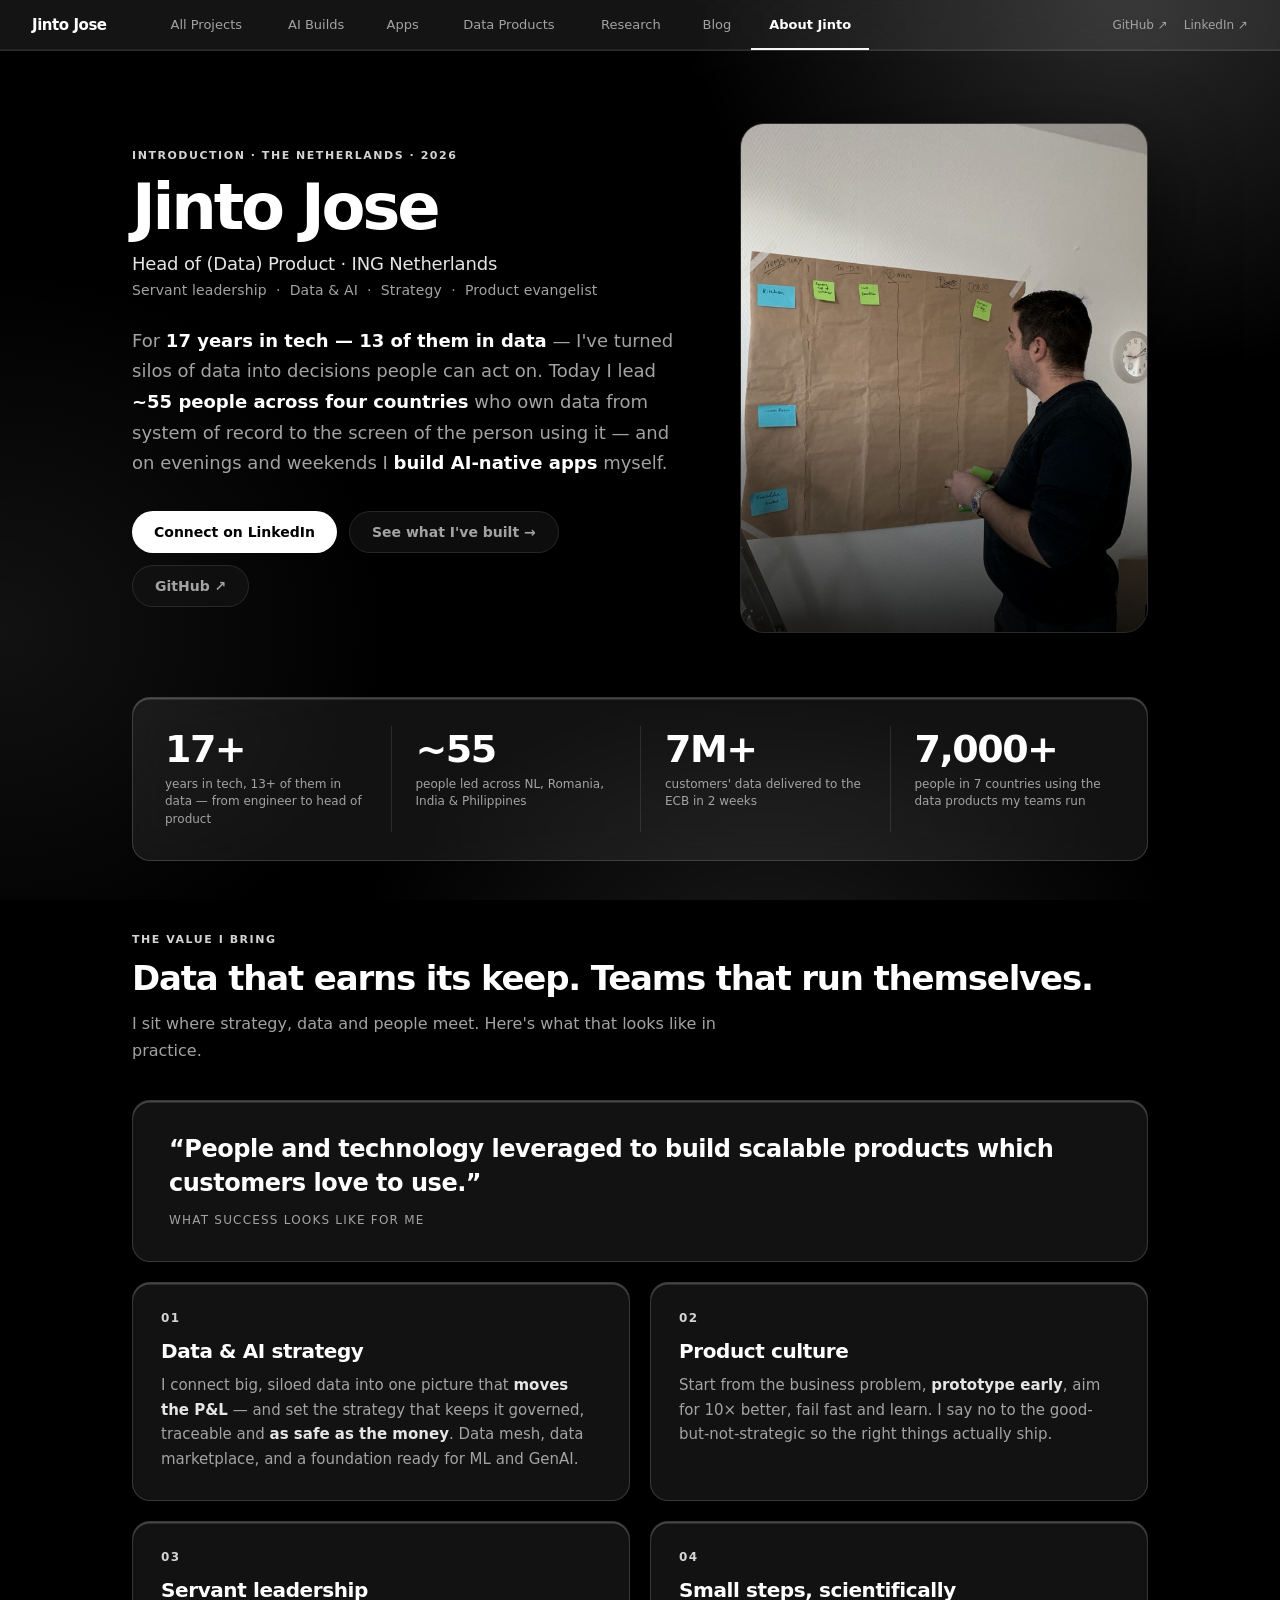
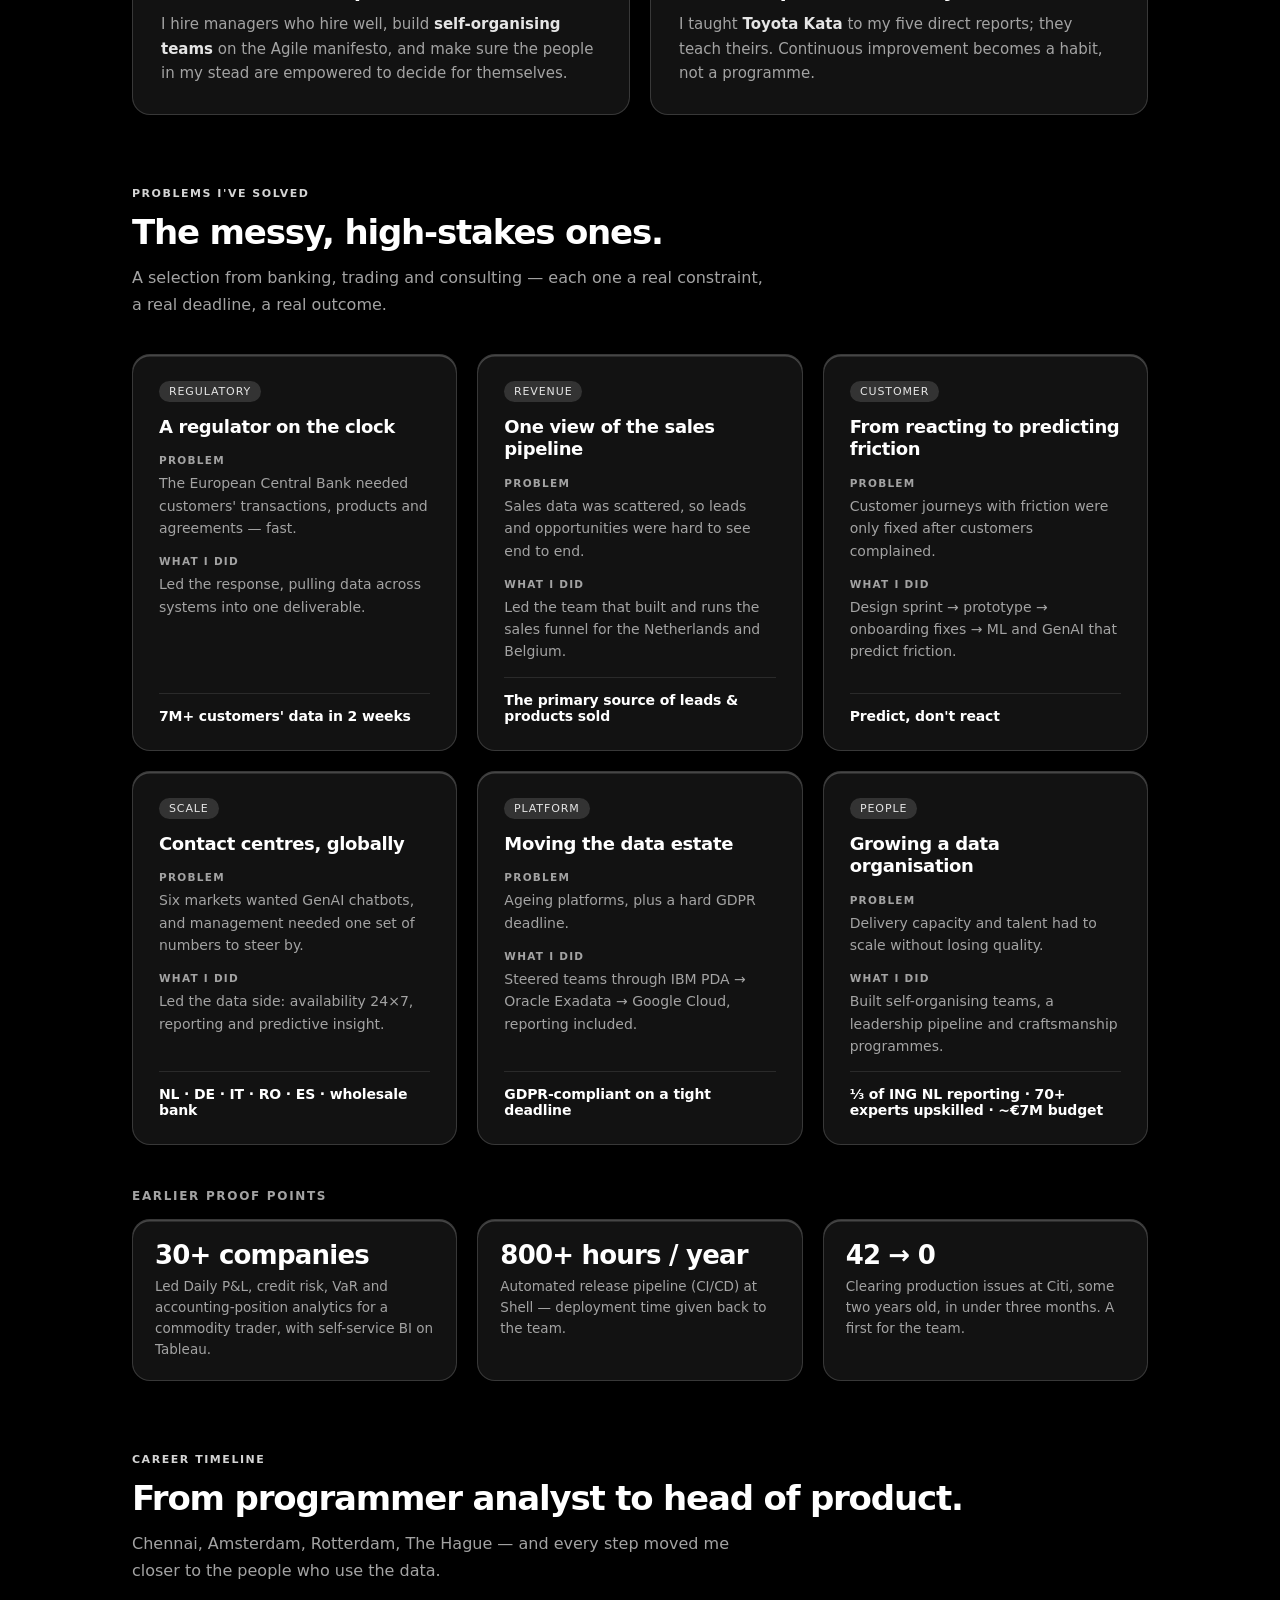
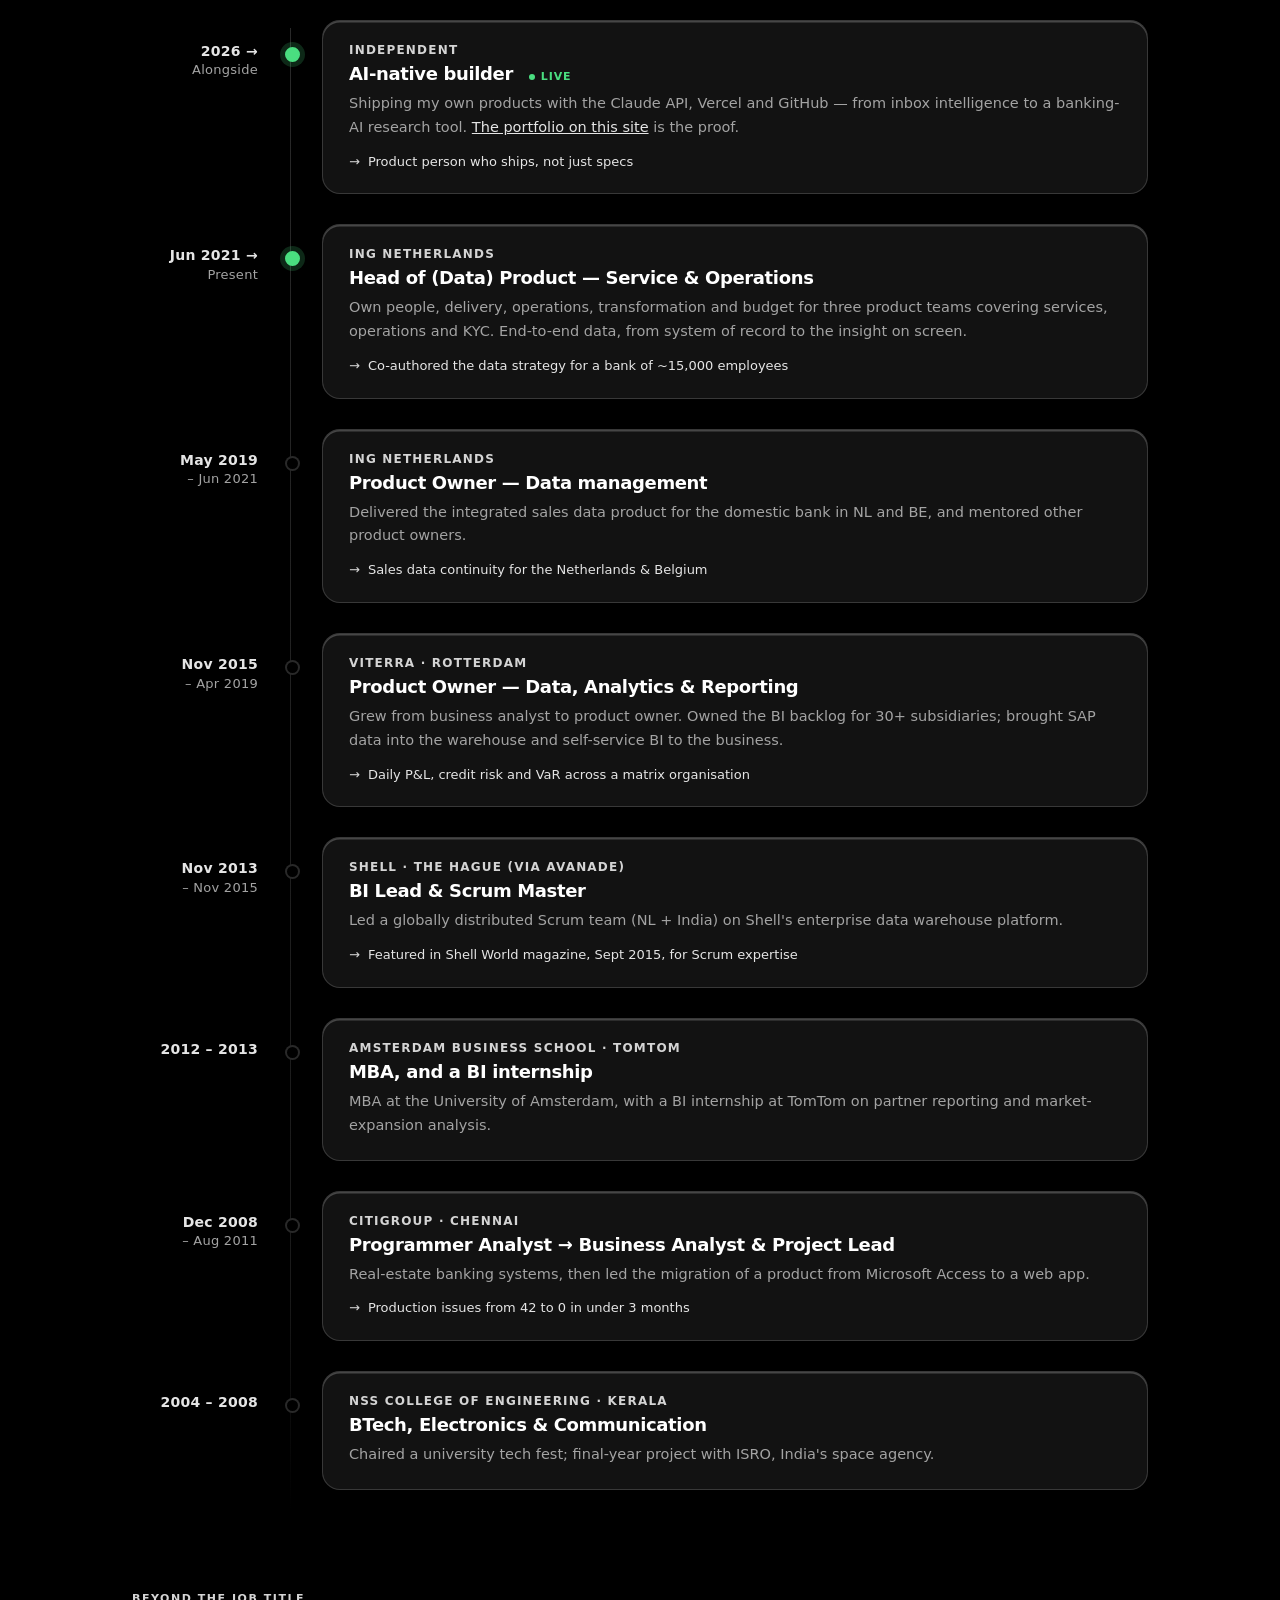
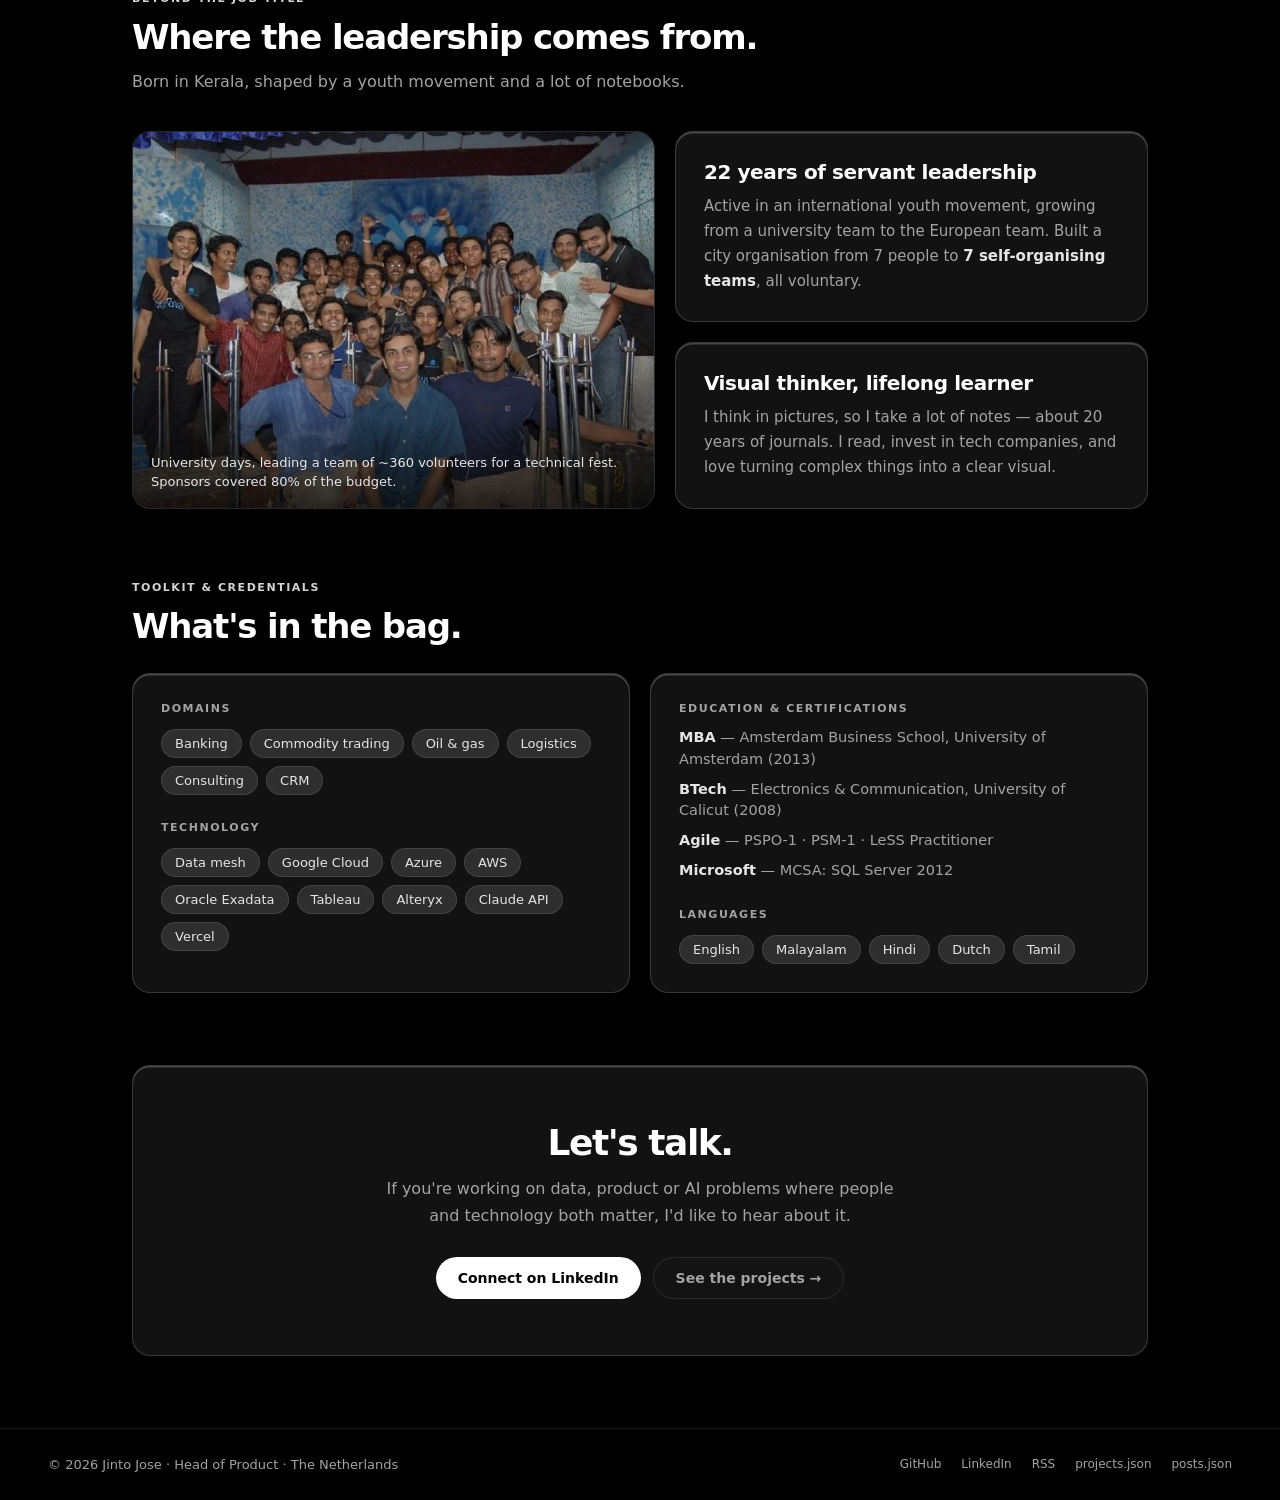
==== about/index.html @ e86346f3 "Add a standalone /about/ intro page; retire the in-page About tab New /about/ page introduces Jinto " ====
<!DOCTYPE html>
<html lang="en">
<head>
<meta charset="UTF-8">
<meta name="viewport" content="width=device-width, initial-scale=1.0">
<meta name="color-scheme" content="dark">
<meta name="theme-color" content="#000000">
<title>About Jinto Jose — Head of (Data) Product</title>
<meta name="description" content="Head of (Data) Product at ING Netherlands. 17 years in tech, 13 in data: career timeline, the problems I've solved, and the value I bring.">
<meta name="author" content="Jinto Jose">
<meta property="og:title" content="About Jinto Jose — Head of (Data) Product">
<meta property="og:description" content="Head of (Data) Product at ING Netherlands. 17 years in tech, 13 in data: career timeline, the problems I've solved, and the value I bring.">
<meta property="og:url" content="https://jintomjose.github.io/about/">
<meta property="og:type" content="profile">
<meta property="og:image" content="https://jintomjose.github.io/assets/about/whiteboard.jpg">
<link rel="canonical" href="https://jintomjose.github.io/about/">
<link rel="alternate" type="application/rss+xml" title="Jinto Jose — Blog" href="https://jintomjose.github.io/blog/feed.xml">
<link rel="stylesheet" href="/assets/site.css">
<link rel="stylesheet" href="/assets/about.css">
<script type="application/ld+json">{"@context": "https://schema.org", "@type": "ProfilePage", "@id": "https://jintomjose.github.io/about/", "url": "https://jintomjose.github.io/about/", "name": "About Jinto Jose", "mainEntity": {"@type": "Person", "@id": "https://jintomjose.github.io/#person", "name": "Jinto Jose", "jobTitle": "Head of (Data) Product", "worksFor": {"@type": "Organization", "name": "ING Netherlands"}, "alumniOf": [{"@type": "CollegeOrUniversity", "name": "University of Amsterdam (Amsterdam Business School)"}, {"@type": "CollegeOrUniversity", "name": "University of Calicut"}], "knowsAbout": ["Data strategy", "Data mesh", "Data product management", "Servant leadership", "Agile", "Generative AI", "Business intelligence"], "sameAs": ["https://github.com/jintomjose", "https://www.linkedin.com/in/jintojose"], "url": "https://jintomjose.github.io"}}</script>
</head>
<body>
<!-- BUILD:HEADER -->
<header role="banner">
<nav class="topbar" aria-label="Main navigation">
  <a class="logo" href="/">Jinto Jose</a>
  <div class="tabs">
    <a class="tab" href="/" data-view="all" data-label="All Projects">All Projects</a>
    <a class="tab" href="/#ai" data-view="ai" data-label="AI Builds">AI Builds</a>
    <a class="tab" href="/#web" data-view="web" data-label="Apps">Apps</a>
    <a class="tab" href="/#data" data-view="data" data-label="Data Products">Data Products</a>
    <a class="tab" href="/#research" data-view="research" data-label="Research">Research</a>
    <a class="tab" href="/#blog" data-view="blog" data-label="Blog">Blog</a>
    <a class="tab active" href="/about/" data-view="about" data-label="About Jinto" aria-current="page">About Jinto</a>
  </div>
  <div class="topbar-right">
    <a class="topbar-link" href="https://github.com/jintomjose" target="_blank" rel="noopener" aria-label="Jinto Jose on GitHub">GitHub ↗</a>
    <a class="topbar-link" href="https://www.linkedin.com/in/jintojose" target="_blank" rel="noopener" aria-label="Jinto Jose on LinkedIn">LinkedIn ↗</a>
  </div>
</nav>
</header>
<!-- /BUILD:HEADER -->
<main class="wrap" id="main-content">
  <!-- HERO -->
  <div class="hero">
    <div>
      <div class="eyebrow">Introduction · The Netherlands · 2026</div>
      <h1>Jinto Jose</h1>
      <div class="role">Head of (Data) Product · ING Netherlands</div>
      <div class="pillars">Servant leadership &nbsp;·&nbsp; Data &amp; AI &nbsp;·&nbsp; Strategy &nbsp;·&nbsp; Product evangelist</div>
      <p class="lede">For <strong>17 years in tech — 13 of them in data</strong> — I've turned silos of data into decisions people can act on. Today I lead <strong>~55 people across four countries</strong> who own data from system of record to the screen of the person using it — and on evenings and weekends I <strong>build AI-native apps</strong> myself.</p>
      <div class="cta-row">
        <a class="btn primary" href="https://www.linkedin.com/in/jintojose" target="_blank" rel="noopener">Connect on LinkedIn</a>
        <a class="btn ghost" href="/">See what I've built →</a>
        <a class="btn ghost" href="https://github.com/jintomjose" target="_blank" rel="noopener">GitHub ↗</a>
      </div>
    </div>
    <div class="portrait">
      <img src="/assets/about/whiteboard.jpg" alt="Jinto at a team whiteboard" width="1100" height="825" fetchpriority="high">
    </div>
  </div>

  <div class="glass stats" aria-label="Key numbers">
    <div class="stat"><div class="stat-n">17+</div><div class="stat-l">years in tech, 13+ of them in data — from engineer to head of product</div></div>
    <div class="stat"><div class="stat-n">~55</div><div class="stat-l">people led across NL, Romania, India &amp; Philippines</div></div>
    <div class="stat"><div class="stat-n">7M+</div><div class="stat-l">customers' data delivered to the ECB in 2 weeks</div></div>
    <div class="stat"><div class="stat-n">7,000+</div><div class="stat-l">people in 7 countries using the data products my teams run</div></div>
  </div>

  <!-- WHAT I BRING -->
  <section class="blk" id="value">
    <div class="eyebrow">The value I bring</div>
    <h2 class="sec">Data that earns its keep. Teams that run themselves.</h2>
    <p class="sec-lede">I sit where strategy, data and people meet. Here's what that looks like in practice.</p>
    <div class="glass quote">“People and technology leveraged to build scalable products which customers love to use.”<small>What success looks like for me</small></div>
    <div class="grid2">
      <div class="glass card"><div class="num">01</div><h3>Data &amp; AI strategy</h3><p>I connect big, siloed data into one picture that <strong>moves the P&amp;L</strong> — and set the strategy that keeps it governed, traceable and <strong>as safe as the money</strong>. Data mesh, data marketplace, and a foundation ready for ML and GenAI.</p></div>
      <div class="glass card"><div class="num">02</div><h3>Product culture</h3><p>Start from the business problem, <strong>prototype early</strong>, aim for 10× better, fail fast and learn. I say no to the good-but-not-strategic so the right things actually ship.</p></div>
      <div class="glass card"><div class="num">03</div><h3>Servant leadership</h3><p>I hire managers who hire well, build <strong>self-organising teams</strong> on the Agile manifesto, and make sure the people in my stead are empowered to decide for themselves.</p></div>
      <div class="glass card"><div class="num">04</div><h3>Small steps, scientifically</h3><p>I taught <strong>Toyota Kata</strong> to my five direct reports; they teach theirs. Continuous improvement becomes a habit, not a programme.</p></div>
    </div>
  </section>

  <!-- PROBLEMS -->
  <section class="blk" id="problems">
    <div class="eyebrow">Problems I've solved</div>
    <h2 class="sec">The messy, high-stakes ones.</h2>
    <p class="sec-lede">A selection from banking, trading and consulting — each one a real constraint, a real deadline, a real outcome.</p>
    <div class="grid3">
      <article class="glass prob"><span class="tag">Regulatory</span><h3>A regulator on the clock</h3>
        <div class="row"><b>Problem</b>The European Central Bank needed customers' transactions, products and agreements — fast.</div>
        <div class="row"><b>What I did</b>Led the response, pulling data across systems into one deliverable.</div>
        <div class="out">7M+ customers' data in 2 weeks</div></article>
      <article class="glass prob"><span class="tag">Revenue</span><h3>One view of the sales pipeline</h3>
        <div class="row"><b>Problem</b>Sales data was scattered, so leads and opportunities were hard to see end to end.</div>
        <div class="row"><b>What I did</b>Led the team that built and runs the sales funnel for the Netherlands and Belgium.</div>
        <div class="out">The primary source of leads &amp; products sold</div></article>
      <article class="glass prob"><span class="tag">Customer</span><h3>From reacting to predicting friction</h3>
        <div class="row"><b>Problem</b>Customer journeys with friction were only fixed after customers complained.</div>
        <div class="row"><b>What I did</b>Design sprint → prototype → onboarding fixes → ML and GenAI that predict friction.</div>
        <div class="out">Predict, don't react</div></article>
      <article class="glass prob"><span class="tag">Scale</span><h3>Contact centres, globally</h3>
        <div class="row"><b>Problem</b>Six markets wanted GenAI chatbots, and management needed one set of numbers to steer by.</div>
        <div class="row"><b>What I did</b>Led the data side: availability 24×7, reporting and predictive insight.</div>
        <div class="out">NL · DE · IT · RO · ES · wholesale bank</div></article>
      <article class="glass prob"><span class="tag">Platform</span><h3>Moving the data estate</h3>
        <div class="row"><b>Problem</b>Ageing platforms, plus a hard GDPR deadline.</div>
        <div class="row"><b>What I did</b>Steered teams through IBM PDA → Oracle Exadata → Google Cloud, reporting included.</div>
        <div class="out">GDPR-compliant on a tight deadline</div></article>
      <article class="glass prob"><span class="tag">People</span><h3>Growing a data organisation</h3>
        <div class="row"><b>Problem</b>Delivery capacity and talent had to scale without losing quality.</div>
        <div class="row"><b>What I did</b>Built self-organising teams, a leadership pipeline and craftsmanship programmes.</div>
        <div class="out">⅓ of ING NL reporting · 70+ experts upskilled · ~€7M budget</div></article>
    </div>
    <div class="earlier-h">Earlier proof points</div>
    <div class="grid3">
      <div class="glass mini"><div class="big">30+ companies</div><p>Led Daily P&amp;L, credit risk, VaR and accounting-position analytics for a commodity trader, with self-service BI on Tableau.</p></div>
      <div class="glass mini"><div class="big">800+ hours / year</div><p>Automated release pipeline (CI/CD) at Shell — deployment time given back to the team.</p></div>
      <div class="glass mini"><div class="big">42 → 0</div><p>Clearing production issues at Citi, some two years old, in under three months. A first for the team.</p></div>
    </div>
  </section>

  <!-- TIMELINE -->
  <section class="blk" id="timeline">
    <div class="eyebrow">Career timeline</div>
    <h2 class="sec">From programmer analyst to head of product.</h2>
    <p class="sec-lede">Chennai, Amsterdam, Rotterdam, The Hague — and every step moved me closer to the people who use the data.</p>
    <div class="tl">
      <div class="tl-item now"><div class="tl-date"><b>2026 →</b>Alongside</div>
        <div class="glass tl-card"><div class="where">Independent</div><h3>AI-native builder <span class="live">Live</span></h3><p>Shipping my own products with the Claude API, Vercel and GitHub — from inbox intelligence to a banking-AI research tool. <a href="/" style="color:var(--fg)">The portfolio on this site</a> is the proof.</p><div class="win">Product person who ships, not just specs</div></div></div>
      <div class="tl-item now"><div class="tl-date"><b>Jun 2021 →</b>Present</div>
        <div class="glass tl-card"><div class="where">ING Netherlands</div><h3>Head of (Data) Product — Service &amp; Operations</h3><p>Own people, delivery, operations, transformation and budget for three product teams covering services, operations and KYC. End-to-end data, from system of record to the insight on screen.</p><div class="win">Co-authored the data strategy for a bank of ~15,000 employees</div></div></div>
      <div class="tl-item"><div class="tl-date"><b>May 2019</b>– Jun 2021</div>
        <div class="glass tl-card"><div class="where">ING Netherlands</div><h3>Product Owner — Data management</h3><p>Delivered the integrated sales data product for the domestic bank in NL and BE, and mentored other product owners.</p><div class="win">Sales data continuity for the Netherlands &amp; Belgium</div></div></div>
      <div class="tl-item"><div class="tl-date"><b>Nov 2015</b>– Apr 2019</div>
        <div class="glass tl-card"><div class="where">Viterra · Rotterdam</div><h3>Product Owner — Data, Analytics &amp; Reporting</h3><p>Grew from business analyst to product owner. Owned the BI backlog for 30+ subsidiaries; brought SAP data into the warehouse and self-service BI to the business.</p><div class="win">Daily P&amp;L, credit risk and VaR across a matrix organisation</div></div></div>
      <div class="tl-item"><div class="tl-date"><b>Nov 2013</b>– Nov 2015</div>
        <div class="glass tl-card"><div class="where">Shell · The Hague (via Avanade)</div><h3>BI Lead &amp; Scrum Master</h3><p>Led a globally distributed Scrum team (NL + India) on Shell's enterprise data warehouse platform.</p><div class="win">Featured in Shell World magazine, Sept 2015, for Scrum expertise</div></div></div>
      <div class="tl-item"><div class="tl-date"><b>2012 – 2013</b></div>
        <div class="glass tl-card"><div class="where">Amsterdam Business School · TomTom</div><h3>MBA, and a BI internship</h3><p>MBA at the University of Amsterdam, with a BI internship at TomTom on partner reporting and market-expansion analysis.</p></div></div>
      <div class="tl-item"><div class="tl-date"><b>Dec 2008</b>– Aug 2011</div>
        <div class="glass tl-card"><div class="where">Citigroup · Chennai</div><h3>Programmer Analyst → Business Analyst &amp; Project Lead</h3><p>Real-estate banking systems, then led the migration of a product from Microsoft Access to a web app.</p><div class="win">Production issues from 42 to 0 in under 3 months</div></div></div>
      <div class="tl-item"><div class="tl-date"><b>2004 – 2008</b></div>
        <div class="glass tl-card"><div class="where">NSS College of Engineering · Kerala</div><h3>BTech, Electronics &amp; Communication</h3><p>Chaired a university tech fest; final-year project with ISRO, India's space agency.</p></div></div>
    </div>
  </section>

  <!-- BEYOND WORK -->
  <section class="blk" id="beyond">
    <div class="eyebrow">Beyond the job title</div>
    <h2 class="sec">Where the leadership comes from.</h2>
    <p class="sec-lede">Born in Kerala, shaped by a youth movement and a lot of notebooks.</p>
    <div class="beyond">
      <figure class="photo-card"><img src="/assets/about/team.jpg" alt="Jinto's university team before the technical fest" width="1100" height="709" loading="lazy"><figcaption>University days, leading a team of ~360 volunteers for a technical fest. Sponsors covered 80% of the budget.</figcaption></figure>
      <div class="stack">
        <div class="glass card"><h3>22 years of servant leadership</h3><p>Active in an international youth movement, growing from a university team to the European team. Built a city organisation from 7 people to <strong>7 self-organising teams</strong>, all voluntary.</p></div>
        <div class="glass card"><h3>Visual thinker, lifelong learner</h3><p>I think in pictures, so I take a lot of notes — about 20 years of journals. I read, invest in tech companies, and love turning complex things into a clear visual.</p></div>
      </div>
    </div>
  </section>

  <!-- TOOLKIT -->
  <section class="blk" id="toolkit">
    <div class="eyebrow">Toolkit &amp; credentials</div>
    <h2 class="sec">What's in the bag.</h2>
    <div class="grid2" style="margin-top:28px">
      <div class="glass card kv"><h4>Domains</h4><div class="chips"><span class="chip">Banking</span><span class="chip">Commodity trading</span><span class="chip">Oil &amp; gas</span><span class="chip">Logistics</span><span class="chip">Consulting</span><span class="chip">CRM</span></div>
        <h4 style="margin-top:26px">Technology</h4><div class="chips"><span class="chip">Data mesh</span><span class="chip">Google Cloud</span><span class="chip">Azure</span><span class="chip">AWS</span><span class="chip">Oracle Exadata</span><span class="chip">Tableau</span><span class="chip">Alteryx</span><span class="chip">Claude API</span><span class="chip">Vercel</span></div></div>
      <div class="glass card kv"><h4>Education &amp; certifications</h4>
        <ul><li><b>MBA</b> — Amsterdam Business School, University of Amsterdam (2013)</li><li><b>BTech</b> — Electronics &amp; Communication, University of Calicut (2008)</li><li><b>Agile</b> — PSPO-1 · PSM-1 · LeSS Practitioner</li><li><b>Microsoft</b> — MCSA: SQL Server 2012</li></ul>
        <h4 style="margin-top:26px">Languages</h4><div class="chips"><span class="chip">English</span><span class="chip">Malayalam</span><span class="chip">Hindi</span><span class="chip">Dutch</span><span class="chip">Tamil</span></div></div>
    </div>
  </section>

  <!-- CLOSING -->
  <div class="glass closing">
    <h2>Let's talk.</h2>
    <p>If you're working on data, product or AI problems where people and technology both matter, I'd like to hear about it.</p>
    <div class="cta-row"><a class="btn primary" href="https://www.linkedin.com/in/jintojose" target="_blank" rel="noopener">Connect on LinkedIn</a><a class="btn ghost" href="/">See the projects →</a></div>
  </div>
  <div class="spacer"></div>
</main>
<!-- BUILD:FOOTER -->
<footer class="footer" role="contentinfo">
  <small class="footer-name">© 2026 Jinto Jose · Head of Product · The Netherlands</small>
  <div class="footer-links">
    <a class="footer-link" href="https://github.com/jintomjose" target="_blank" rel="noopener" aria-label="GitHub profile">GitHub</a>
    <a class="footer-link" href="https://www.linkedin.com/in/jintojose" target="_blank" rel="noopener" aria-label="LinkedIn profile">LinkedIn</a>
    <a class="footer-link" href="/blog/feed.xml" aria-label="Blog RSS feed">RSS</a>
    <a class="footer-link" href="/projects.json" aria-label="Machine-readable projects data">projects.json</a>
    <a class="footer-link" href="/posts.json" aria-label="Machine-readable blog posts">posts.json</a>
  </div>
</footer>
<!-- /BUILD:FOOTER -->
</body>
</html>
---- assets/site.css ----
/* Shared by the portfolio page and every blog page: colour tokens, header, footer. */
  /* THEME — Notio Spiritus Onyx Glass (pure black, colourless liquid glass). Colours only; layout below is unchanged. */
  :root {
    color-scheme: dark;
    --bg: #000000;
    --glow-1: rgba(255,255,255,.16); --glow-2: rgba(255,255,255,.07); --glow-3: rgba(255,255,255,.10);
    --bar: rgba(255,255,255,.08); --bar-hi: inset 0 -1px 0 rgba(255,255,255,.06);
    --line: rgba(255,255,255,.10); --line-strong: #404040;
    --strong: #ffffff; --fg: #e5e5e5; --body: #a3a3a3; --tab: #a3a3a3; --tabh: #ffffff;
    --accent: #f5f5f5; --accent-text: #d4d4d4;
    --glass: rgba(255,255,255,.07); --glass-line: rgba(255,255,255,.16); --glass-hi: inset 0 1.5px 0 rgba(255,255,255,.22);
    --afg: #e5e5e5; --ahbg: #ffffff; --ahfg: #000000;
    --dot: rgba(255,255,255,.20); --dot-on: #ffffff;
    --tagbg: rgba(255,255,255,.14);
    --ov: linear-gradient(to bottom, transparent 0%, rgba(0,0,0,.35) 45%, rgba(0,0,0,.92) 100%);
    --pbg: #ffffff; --pfg: #000000; --pbg-h: #e5e5e5;
    --sbg: rgba(20,20,20,.66); --sline: rgba(255,255,255,.10);
    --live: #4ade80;
    --chip-bg: rgba(255,255,255,.12); --code-bg: rgba(255,255,255,.08);
  }

  * { box-sizing: border-box; margin: 0; padding: 0; }
  body { font-family: system-ui, -apple-system, sans-serif; background: var(--bg); color: var(--fg); }
  /* aurora field: three soft glows behind the page */
  body::before {
    content: ""; position: fixed; inset: 0; z-index: -1; pointer-events: none;
    background:
      radial-gradient(640px 540px at 88% 0%, var(--glow-1), transparent 70%),
      radial-gradient(560px 520px at 0% 70%, var(--glow-2), transparent 70%),
      radial-gradient(600px 420px at 60% 108%, var(--glow-3), transparent 70%);
  }
  a:focus-visible, button:focus-visible { outline: 3px solid var(--accent); outline-offset: 3px; border-radius: 6px; }

  /* TOPBAR */
  .topbar {
    background: var(--bar);
    -webkit-backdrop-filter: blur(30px) saturate(1.6); backdrop-filter: blur(30px) saturate(1.6);
    border-bottom: 1px solid var(--line);
    box-shadow: var(--bar-hi);
    padding: 0 32px;
    display: flex;
    align-items: center;
    gap: 32px;
    position: sticky; top: 0; z-index: 100;
  }
  .logo { font-size: 15px; text-decoration: none; font-weight: 800; padding: 16px 0; letter-spacing: -0.03em; margin-right: 8px; color: var(--strong); }
  .tabs { display: flex; gap: 0; flex: 1; min-width: 0; overflow-x: auto; scrollbar-width: none; }
  .tabs::-webkit-scrollbar { display: none; }
  .tab {
    display: flex; flex-direction: column; align-items: center;
    font-size: 13px; padding: 16px 18px; text-decoration: none;
    color: var(--tab); border-bottom: 2px solid transparent;
    transition: all 0.15s; white-space: nowrap;
  }
  /* hidden bold copy keeps the tab as wide as its active state, so nothing shifts when the active tab changes */
  .tab::after { content: attr(data-label); font-weight: 600; height: 0; overflow: hidden; visibility: hidden; pointer-events: none; }
  .tab:hover { color: var(--tabh); }
  .tab.active { color: var(--strong); border-bottom-color: var(--accent); font-weight: 600; }
  .topbar-right { display: flex; gap: 16px; margin-left: auto; align-items: center; }
  .topbar-link { text-decoration: none; font-size: 12px; color: var(--tab); text-decoration: none; transition: color 0.15s; }
  .topbar-link:hover { color: var(--tabh); }

  /* FOOTER */
  .footer {
    border-top: 1px solid var(--line);
    padding: 28px 48px;
    display: flex;
    justify-content: space-between;
    align-items: center;
  }
  .footer-name { font-size: 13px; color: var(--tab); }
  .footer-links { display: flex; gap: 20px; }
  .footer-link { text-decoration: none; font-size: 12px; color: var(--tab); text-decoration: none; transition: color 0.15s; }
  .footer-link:hover { color: var(--tabh); }


  /* ACCESSIBILITY FALLBACKS */
  @media (prefers-reduced-transparency: reduce) {
    .topbar { -webkit-backdrop-filter: none; backdrop-filter: none; }
    .topbar { background: var(--bg); }
  }
  @media (prefers-contrast: more) {
    .tab, .topbar-link, .footer-name, .footer-link { color: var(--strong); }
  }

  /* MOBILE */
  @media (max-width: 640px) {
    .topbar { padding: 0 16px; gap: 12px; }
    .tab { padding: 14px 12px; font-size: 12px; }
    .topbar-right { display: none; }
    .footer { flex-direction: column; align-items: flex-start; gap: 12px; padding: 20px 20px; }
  }
---- assets/about.css ----
/* About / intro page (/about/). Uses only the shared Onyx Glass tokens from site.css. */
  .wrap { max-width: 1080px; margin: 0 auto; padding: 0 32px; }
  section.blk { padding: 72px 0 0; }
  .eyebrow { font-size: 11px; text-transform: uppercase; letter-spacing: .14em; color: var(--accent-text); font-weight: 600; margin-bottom: 14px; }
  h2.sec { font-size: 34px; font-weight: 800; letter-spacing: -.035em; color: var(--strong); line-height: 1.1; margin-bottom: 12px; }
  p.sec-lede { font-size: 16px; color: var(--body); line-height: 1.7; max-width: 640px; margin-bottom: 36px; }
  .glass { background: var(--glass); border: 1px solid var(--glass-line); box-shadow: var(--glass-hi); border-radius: 18px;
    -webkit-backdrop-filter: blur(24px) saturate(1.4); backdrop-filter: blur(24px) saturate(1.4); }

  /* HERO */
  .hero { display: grid; grid-template-columns: 1.15fr .85fr; gap: 56px; align-items: center; padding: 72px 0 0; }
  .hero h1 { font-size: 64px; font-weight: 800; letter-spacing: -.05em; line-height: .98; color: var(--strong); margin-bottom: 14px; }
  .hero .role { font-size: 18px; color: var(--fg); letter-spacing: -.01em; margin-bottom: 8px; }
  .hero .pillars { font-size: 14px; color: var(--tab); margin-bottom: 28px; letter-spacing: .01em; }
  .hero .lede { font-size: 18px; line-height: 1.7; color: var(--body); max-width: 560px; margin-bottom: 32px; }
  .hero .lede strong { color: var(--strong); font-weight: 600; }
  .cta-row { display: flex; gap: 12px; flex-wrap: wrap; }
  .btn { display: inline-flex; align-items: center; gap: 8px; font-size: 14px; font-weight: 600; padding: 12px 22px; border-radius: 999px; text-decoration: none; transition: all .15s; }
  .btn.primary { background: var(--pbg); color: var(--pfg); } .btn.primary:hover { background: var(--pbg-h); }
  .btn.ghost { background: var(--sbg); color: var(--body); border: 1px solid var(--sline); } .btn.ghost:hover { color: var(--strong); border-color: var(--line-strong); }
  .portrait { position: relative; border-radius: 24px; overflow: hidden; aspect-ratio: 4/5; border: 1px solid var(--glass-line); box-shadow: var(--glass-hi), 0 30px 80px rgba(0,0,0,.6); }
  .portrait img { width: 100%; height: 100%; object-fit: cover; object-position: 62% 50%; filter: grayscale(.25) contrast(1.05); display: block; }
  .portrait::after { content: ""; position: absolute; inset: 0; background: linear-gradient(to bottom, transparent 55%, rgba(0,0,0,.75)); }

  /* STATS */
  .stats { display: grid; grid-template-columns: repeat(4, 1fr); margin-top: 64px; padding: 28px 8px; }
  .stat { padding: 4px 24px; border-left: 1px solid var(--line); } .stat:first-child { border-left: 0; }
  .stat-n { font-size: 38px; font-weight: 800; color: var(--strong); letter-spacing: -.04em; line-height: 1; }
  .stat-l { font-size: 12px; color: var(--tab); margin-top: 8px; line-height: 1.45; }

  /* BRING */
  .quote { padding: 32px 36px; margin-bottom: 20px; font-size: 24px; line-height: 1.4; letter-spacing: -.02em; color: var(--strong); font-weight: 600; }
  .quote small { display: block; margin-top: 12px; font-size: 12px; font-weight: 500; color: var(--tab); letter-spacing: .1em; text-transform: uppercase; }
  .grid2 { display: grid; grid-template-columns: repeat(2, 1fr); gap: 20px; }
  .grid3 { display: grid; grid-template-columns: repeat(3, 1fr); gap: 20px; }
  .card { padding: 28px; }
  .card .num { font-size: 12px; color: var(--accent-text); letter-spacing: .12em; font-weight: 700; margin-bottom: 14px; }
  .card h3 { font-size: 20px; letter-spacing: -.02em; color: var(--strong); font-weight: 700; margin-bottom: 10px; }
  .card p { font-size: 15px; line-height: 1.65; color: var(--body); }
  .card p strong { color: var(--fg); font-weight: 600; }

  /* PROBLEMS */
  .prob { padding: 26px; display: flex; flex-direction: column; gap: 14px; }
  .prob .tag { align-self: flex-start; font-size: 11px; letter-spacing: .08em; text-transform: uppercase; background: var(--tagbg); color: var(--fg); padding: 4px 10px; border-radius: 999px; }
  .prob h3 { font-size: 18px; letter-spacing: -.02em; color: var(--strong); line-height: 1.25; }
  .prob .row { font-size: 14px; line-height: 1.6; color: var(--body); }
  .prob .row b { display: block; font-size: 10.5px; letter-spacing: .12em; text-transform: uppercase; color: var(--tab); margin-bottom: 3px; font-weight: 600; }
  .prob .out { margin-top: auto; padding-top: 14px; border-top: 1px solid var(--line); font-size: 14px; color: var(--strong); font-weight: 600; letter-spacing: -.01em; }
  .earlier-h { margin: 44px 0 16px; font-size: 12px; text-transform: uppercase; letter-spacing: .14em; color: var(--tab); font-weight: 600; }
  .mini { padding: 20px 22px; } .mini .big { font-size: 26px; font-weight: 800; color: var(--strong); letter-spacing: -.03em; } .mini p { font-size: 13.5px; color: var(--body); line-height: 1.55; margin-top: 6px; }

  /* TIMELINE */
  .tl { position: relative; margin-left: 8px; padding-left: 0; }
  .tl::before { content: ""; position: absolute; left: 150px; top: 8px; bottom: 8px; width: 1px; background: linear-gradient(to bottom, var(--glass-line), var(--line) 85%, transparent); }
  .tl-item { display: grid; grid-template-columns: 150px 1fr; gap: 0; position: relative; padding-bottom: 30px; }
  .tl-date { text-align: right; padding-right: 32px; padding-top: 22px; font-size: 13px; color: var(--tab); letter-spacing: .02em; line-height: 1.4; }
  .tl-date b { display: block; color: var(--fg); font-size: 14px; font-weight: 600; }
  .tl-item::before { content: ""; position: absolute; left: 145px; top: 27px; width: 11px; height: 11px; border-radius: 50%; background: #000; border: 2px solid var(--glass-line); z-index: 1; }
  .tl-item.now::before { background: var(--live); border-color: var(--live); box-shadow: 0 0 0 5px rgba(74,222,128,.18); }
  .tl-card { margin-left: 32px; padding: 22px 26px; }
  .tl-card .where { font-size: 12px; text-transform: uppercase; letter-spacing: .1em; color: var(--accent-text); font-weight: 600; margin-bottom: 6px; }
  .tl-card h3 { font-size: 18px; color: var(--strong); letter-spacing: -.02em; margin-bottom: 8px; }
  .tl-card p { font-size: 14.5px; line-height: 1.65; color: var(--body); }
  .tl-card .win { margin-top: 12px; font-size: 13px; color: var(--fg); display: flex; gap: 8px; line-height: 1.5; }
  .tl-card .win::before { content: "→"; color: var(--accent-text); }
  .live { display: inline-flex; align-items: center; gap: 6px; font-size: 11px; color: var(--live); font-weight: 600; letter-spacing: .08em; text-transform: uppercase; margin-left: 10px; }
  .live::before { content: ""; width: 6px; height: 6px; border-radius: 50%; background: var(--live); }

  /* BEYOND WORK */
  .beyond { display: grid; grid-template-columns: 1.05fr .95fr; gap: 20px; align-items: stretch; }
  .photo-card { position: relative; border-radius: 18px; overflow: hidden; border: 1px solid var(--glass-line); min-height: 320px; }
  .photo-card img { position: absolute; inset: 0; width: 100%; height: 100%; object-fit: cover; filter: grayscale(.2); }
  .photo-card::after { content: ""; position: absolute; inset: 0; background: linear-gradient(to bottom, transparent 50%, rgba(0,0,0,.8)); }
  .photo-card figcaption { position: absolute; z-index: 2; left: 18px; right: 18px; bottom: 16px; font-size: 13px; color: #e5e5e5; line-height: 1.5; }
  .stack { display: flex; flex-direction: column; gap: 20px; }
  .stack .card { flex: 1; }

  /* TOOLKIT */
  .chips { display: flex; flex-wrap: wrap; gap: 8px; margin-top: 14px; }
  .chip { font-size: 13px; padding: 6px 13px; border-radius: 999px; background: var(--chip-bg); color: var(--fg); border: 1px solid var(--line); }
  .kv h4 { font-size: 11px; text-transform: uppercase; letter-spacing: .14em; color: var(--tab); font-weight: 600; }
  .kv ul { list-style: none; margin-top: 12px; display: grid; gap: 8px; } .kv li { font-size: 14.5px; color: var(--body); line-height: 1.5; } .kv li b { color: var(--fg); font-weight: 600; }

  /* CLOSING */
  .closing { margin-top: 72px; padding: 56px 40px; text-align: center; }
  .closing h2 { font-size: 36px; letter-spacing: -.04em; color: var(--strong); margin-bottom: 12px; }
  .closing p { color: var(--body); font-size: 16px; line-height: 1.7; max-width: 520px; margin: 0 auto 28px; }
  .closing .cta-row { justify-content: center; }
  .spacer { height: 72px; }

  @media (max-width: 860px) {
    .hero { grid-template-columns: 1fr; gap: 36px; padding-top: 40px; } .portrait { aspect-ratio: 4/3; max-width: 520px; }
    .hero h1 { font-size: 46px; }
    .grid2, .grid3, .beyond { grid-template-columns: 1fr; }
    .stats { grid-template-columns: repeat(2, 1fr); gap: 24px 0; } .stat:nth-child(3) { border-left: 0; }
  }
  @media (max-width: 640px) {
    .wrap { padding: 0 20px; } h2.sec { font-size: 28px; } .quote { font-size: 19px; padding: 24px; }
    .tl::before { left: 6px; } .tl-item { grid-template-columns: 1fr; padding-left: 28px; padding-bottom: 22px; }
    .tl-item::before { left: 1px; top: 8px; } .tl-date { text-align: left; padding: 0 0 8px; } .tl-card { margin-left: 0; }
    .closing { padding: 40px 22px; }
  }
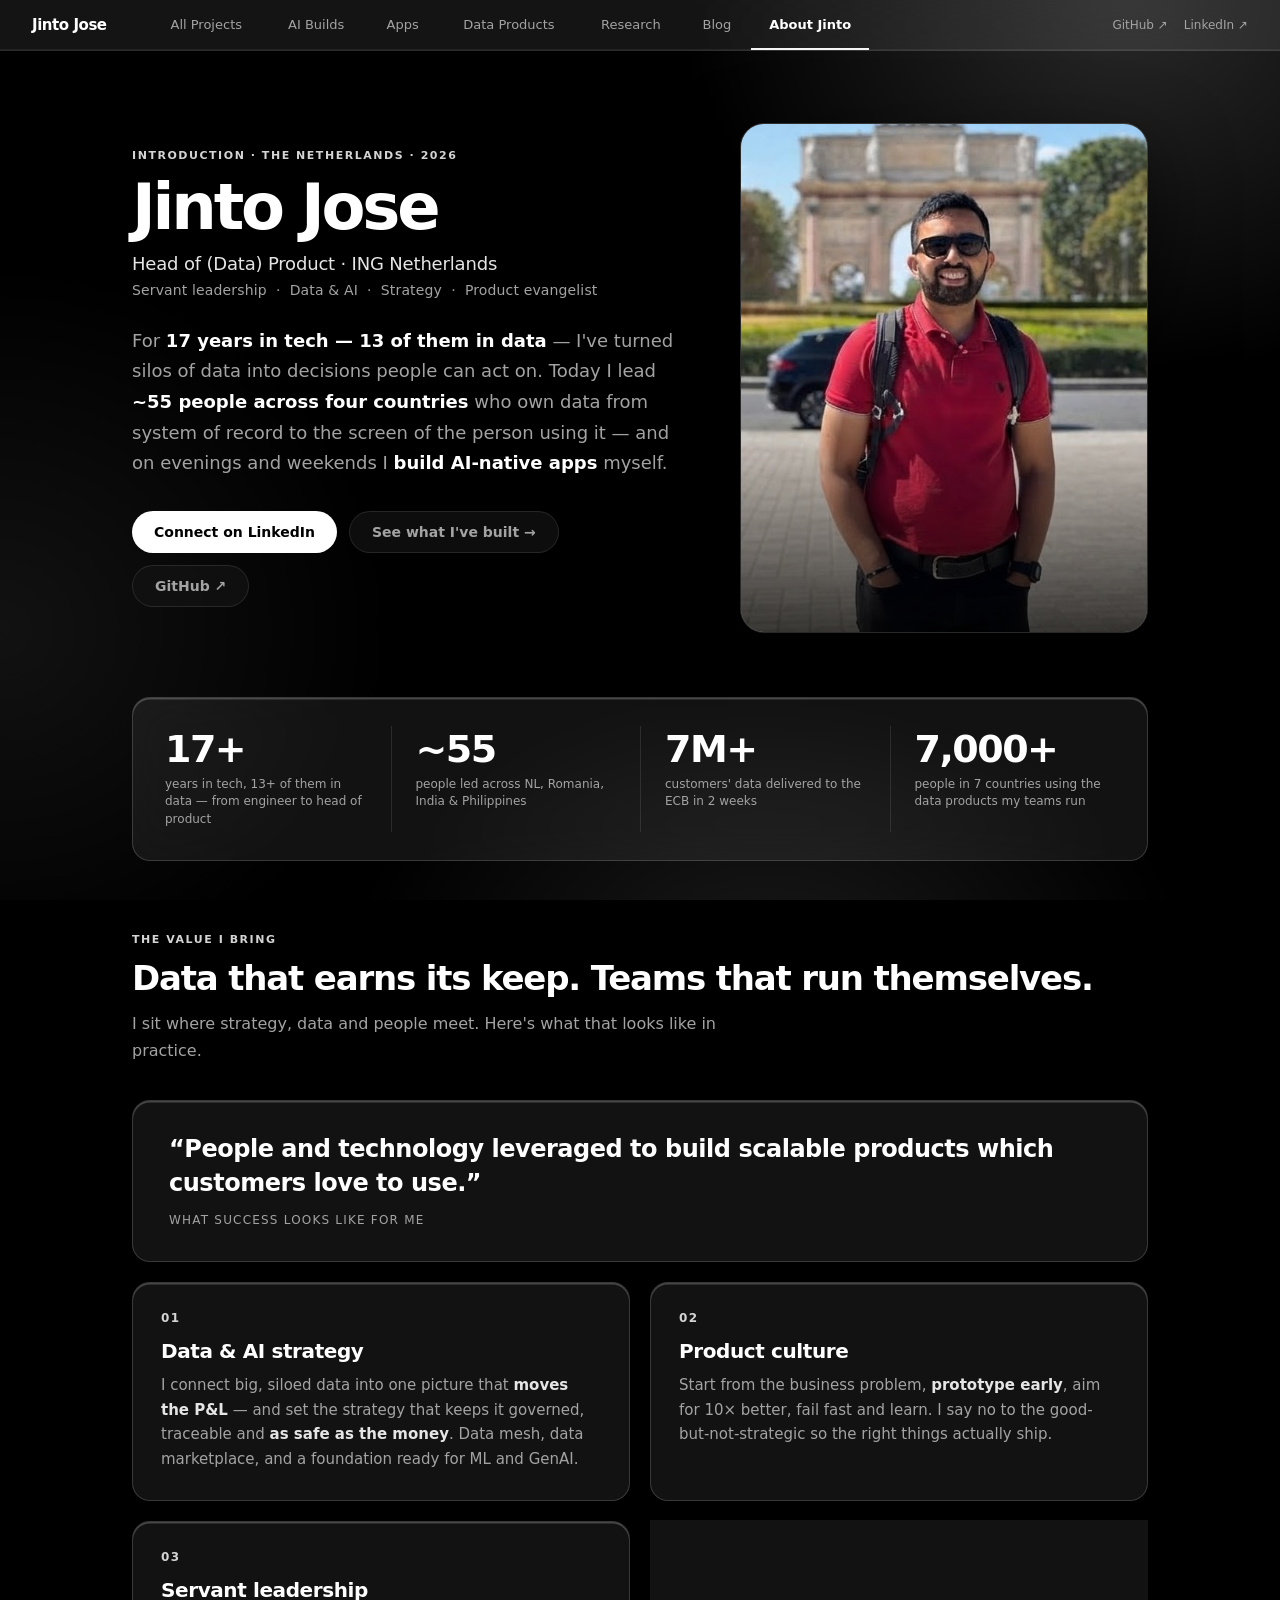
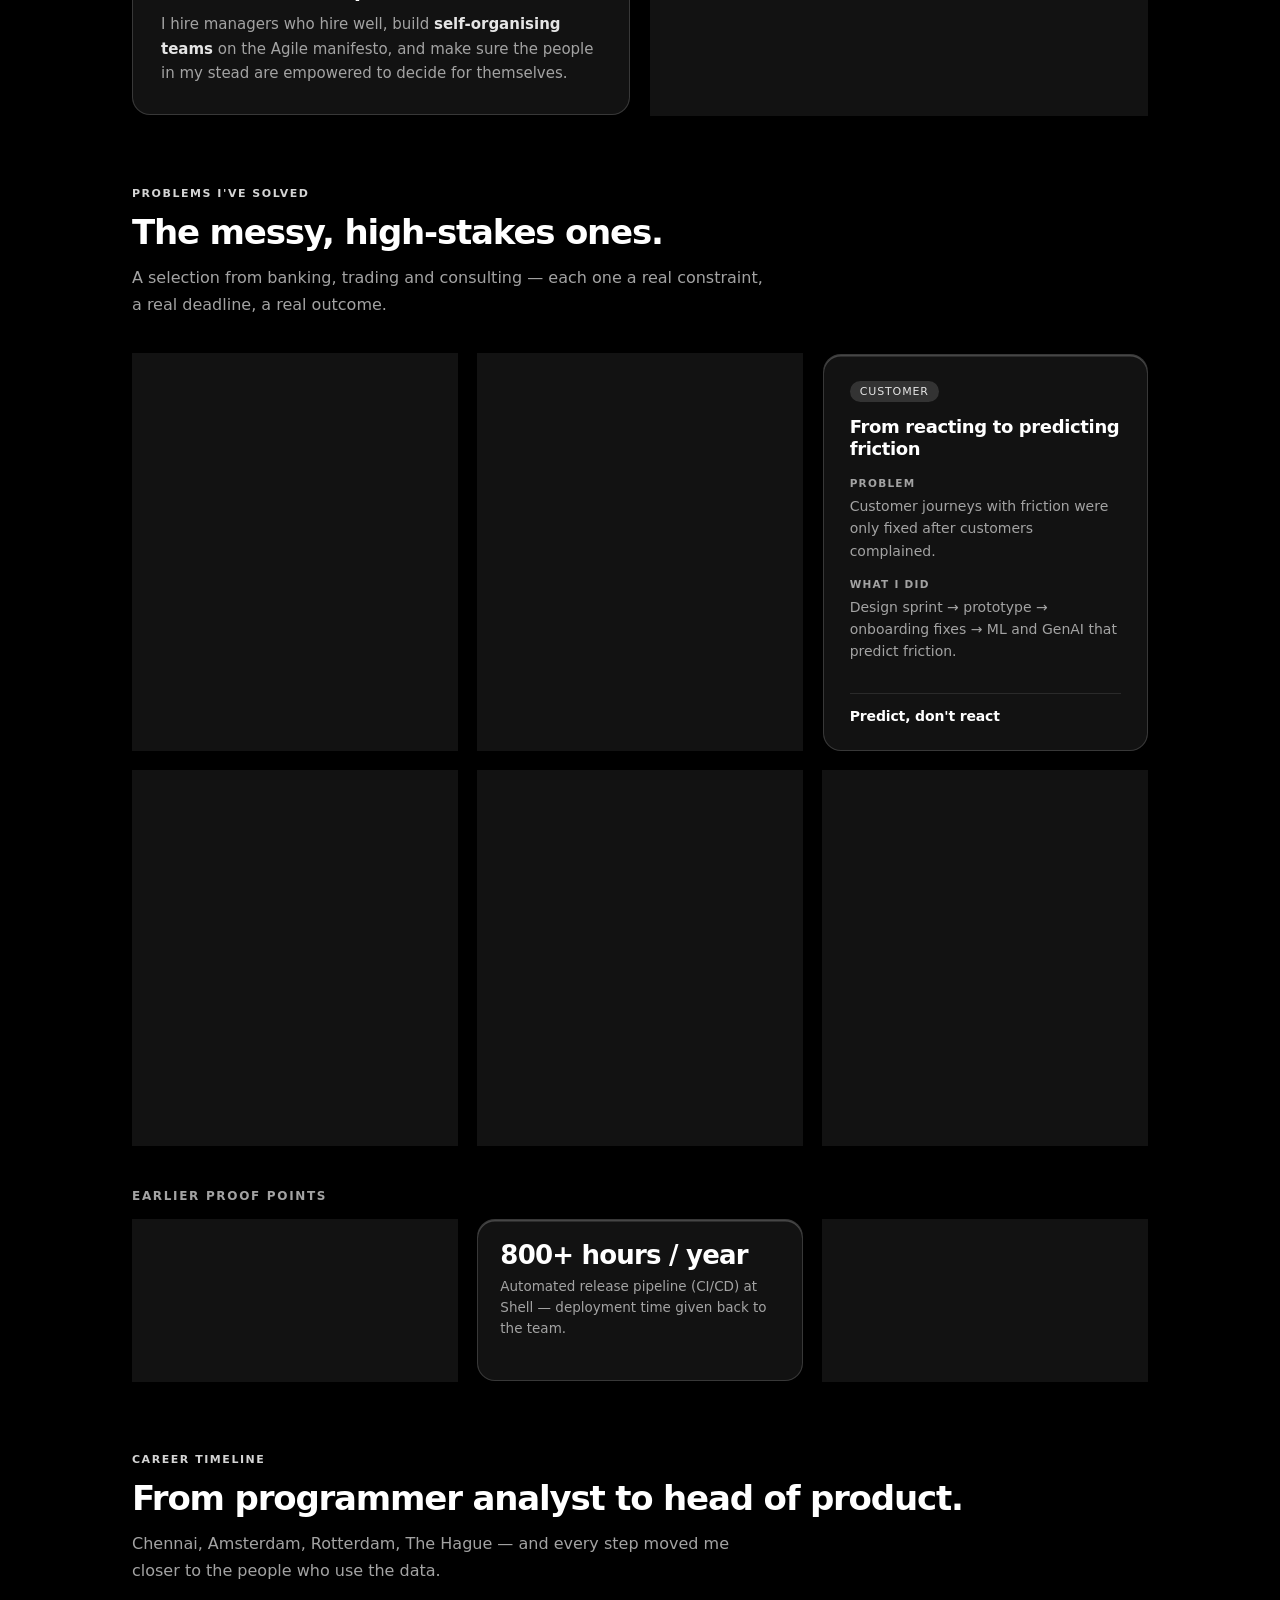
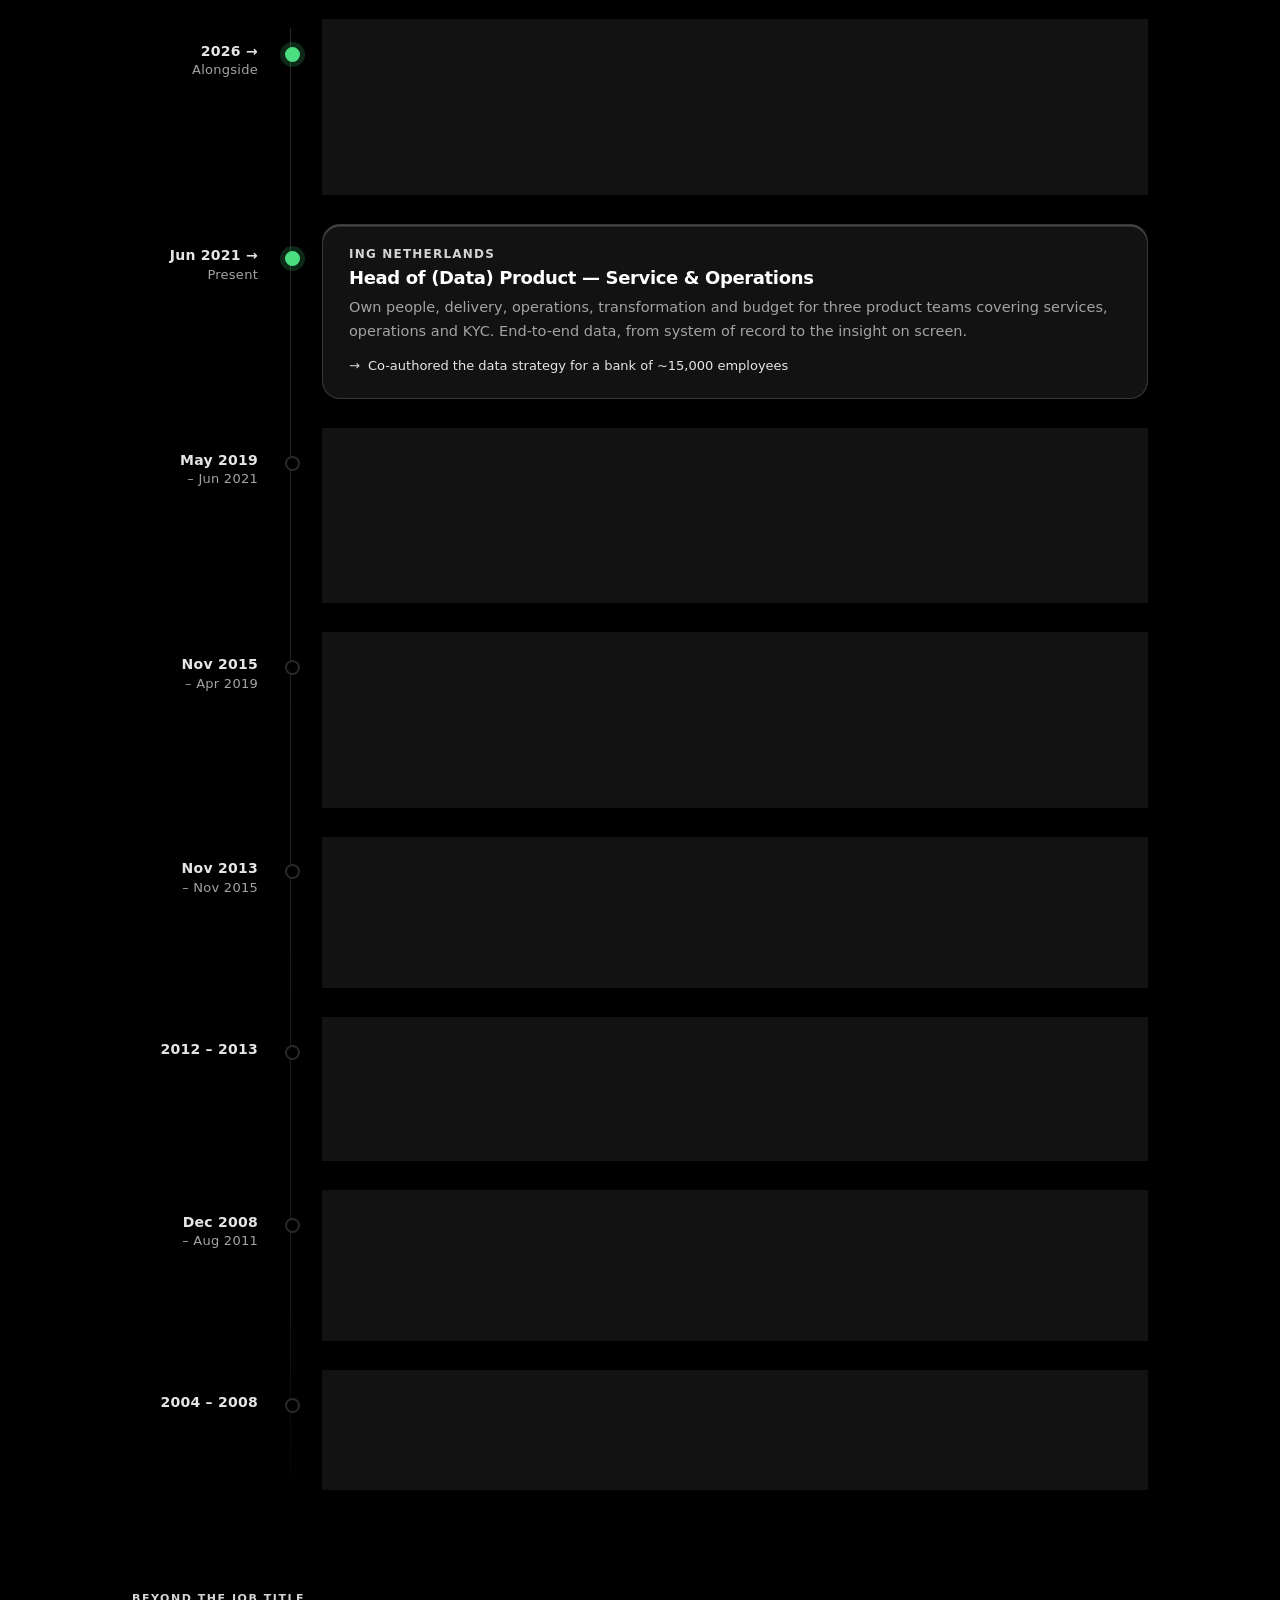
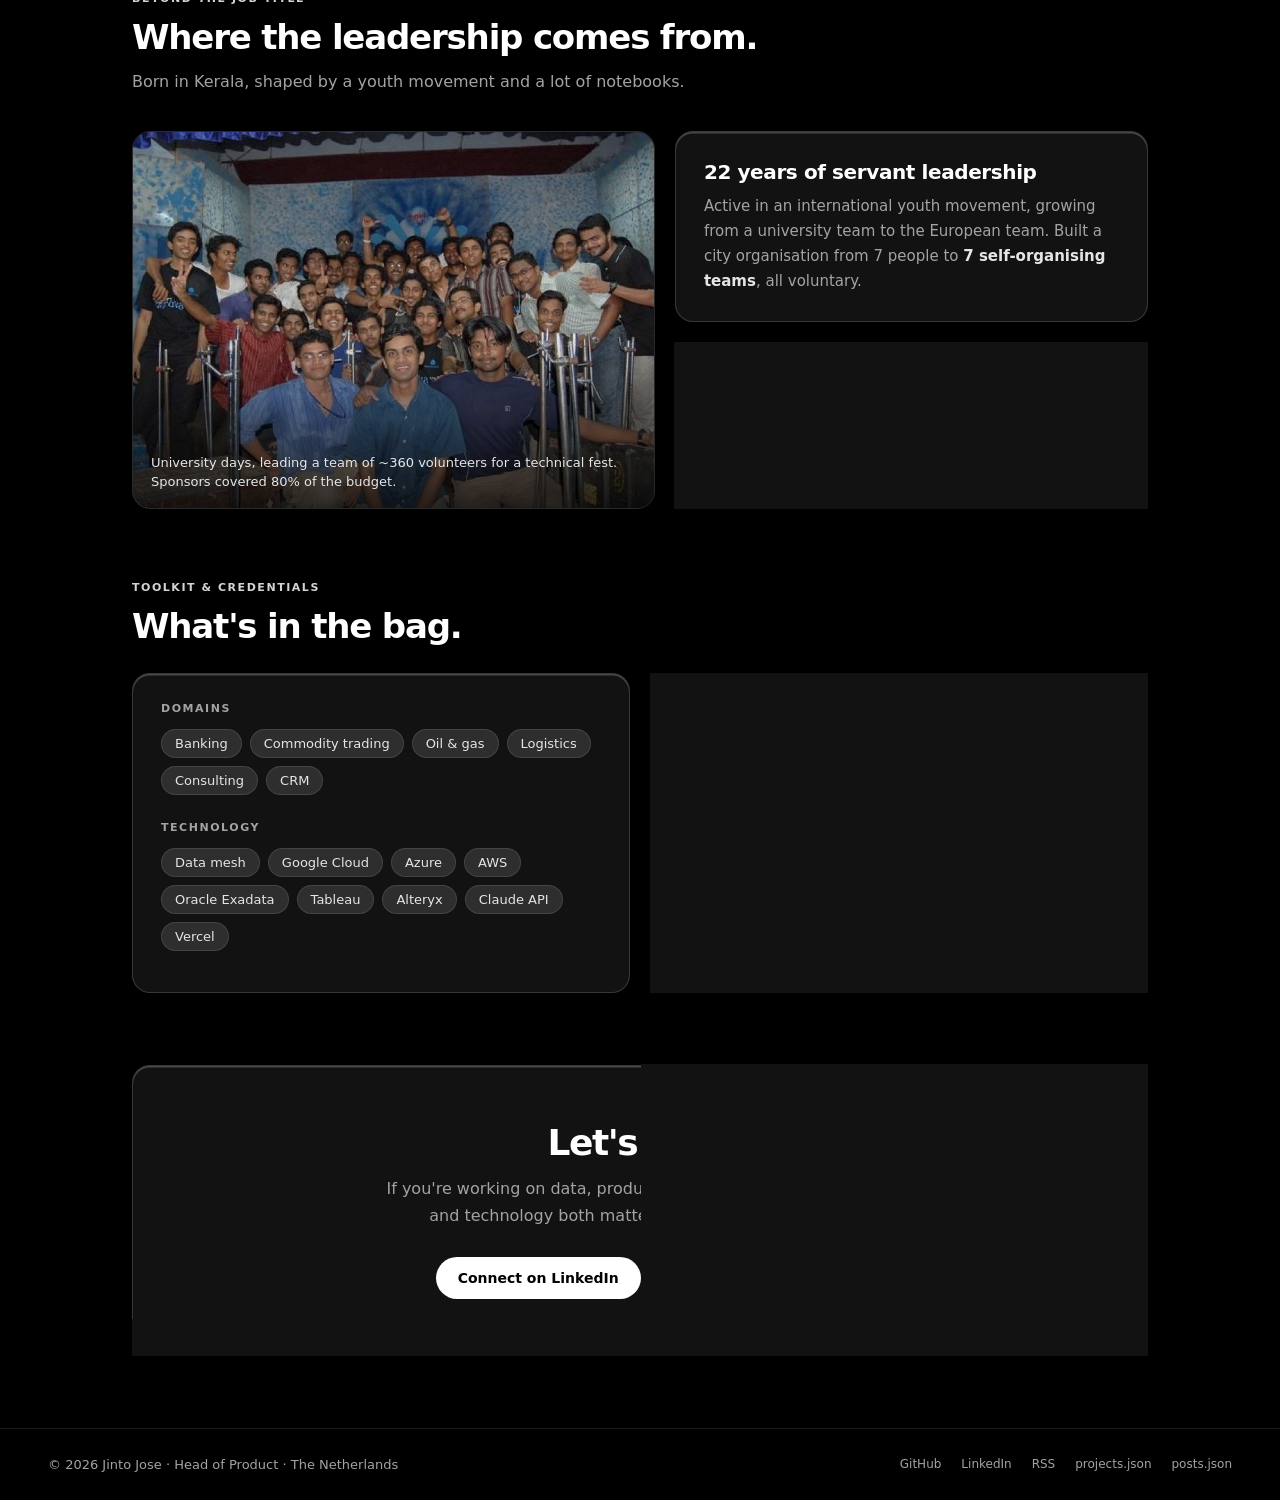
==== commit 0633694c: "Use Jinto's own portrait in the About page hero Replace the placeholder whiteboard photo (not Jinto)" ====
--- a/about/index.html
+++ b/about/index.html
@@ -12,7 +12,7 @@
 <meta property="og:description" content="Head of (Data) Product at ING Netherlands. 17 years in tech, 13 in data: career timeline, the problems I've solved, and the value I bring.">
 <meta property="og:url" content="https://jintomjose.github.io/about/">
 <meta property="og:type" content="profile">
-<meta property="og:image" content="https://jintomjose.github.io/assets/about/whiteboard.jpg">
+<meta property="og:image" content="https://jintomjose.github.io/assets/about/portrait.jpg">
 <link rel="canonical" href="https://jintomjose.github.io/about/">
 <link rel="alternate" type="application/rss+xml" title="Jinto Jose — Blog" href="https://jintomjose.github.io/blog/feed.xml">
 <link rel="stylesheet" href="/assets/site.css">
@@ -56,7 +56,7 @@
       </div>
     </div>
     <div class="portrait">
-      <img src="/assets/about/whiteboard.jpg" alt="Jinto at a team whiteboard" width="1100" height="825" fetchpriority="high">
+      <img src="/assets/about/portrait.jpg" alt="Portrait of Jinto Jose" width="520" height="650" fetchpriority="high">
     </div>
   </div>
 
--- a/assets/about.css
+++ b/assets/about.css
@@ -19,7 +19,7 @@
   .btn.primary { background: var(--pbg); color: var(--pfg); } .btn.primary:hover { background: var(--pbg-h); }
   .btn.ghost { background: var(--sbg); color: var(--body); border: 1px solid var(--sline); } .btn.ghost:hover { color: var(--strong); border-color: var(--line-strong); }
   .portrait { position: relative; border-radius: 24px; overflow: hidden; aspect-ratio: 4/5; border: 1px solid var(--glass-line); box-shadow: var(--glass-hi), 0 30px 80px rgba(0,0,0,.6); }
-  .portrait img { width: 100%; height: 100%; object-fit: cover; object-position: 62% 50%; filter: grayscale(.25) contrast(1.05); display: block; }
+  .portrait img { width: 100%; height: 100%; object-fit: cover; object-position: 50% 30%; display: block; }
   .portrait::after { content: ""; position: absolute; inset: 0; background: linear-gradient(to bottom, transparent 55%, rgba(0,0,0,.75)); }
 
   /* STATS */
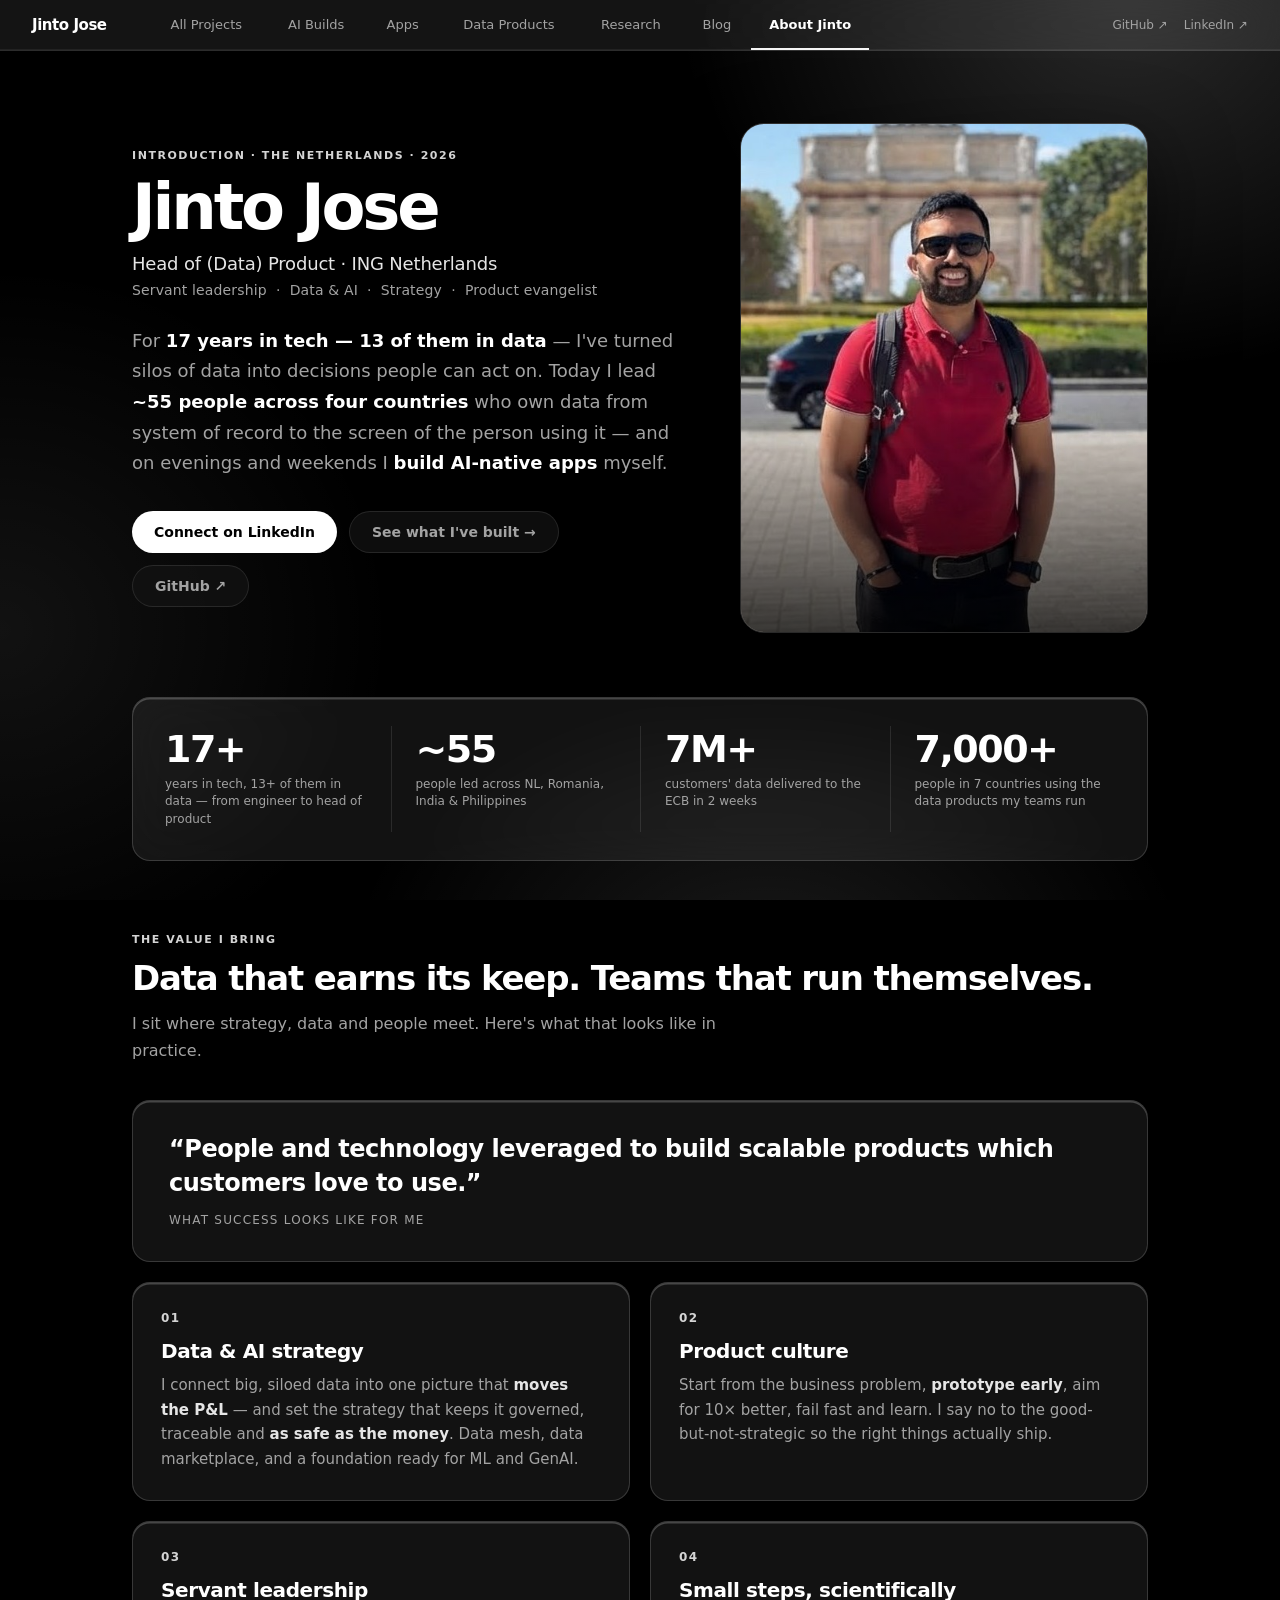
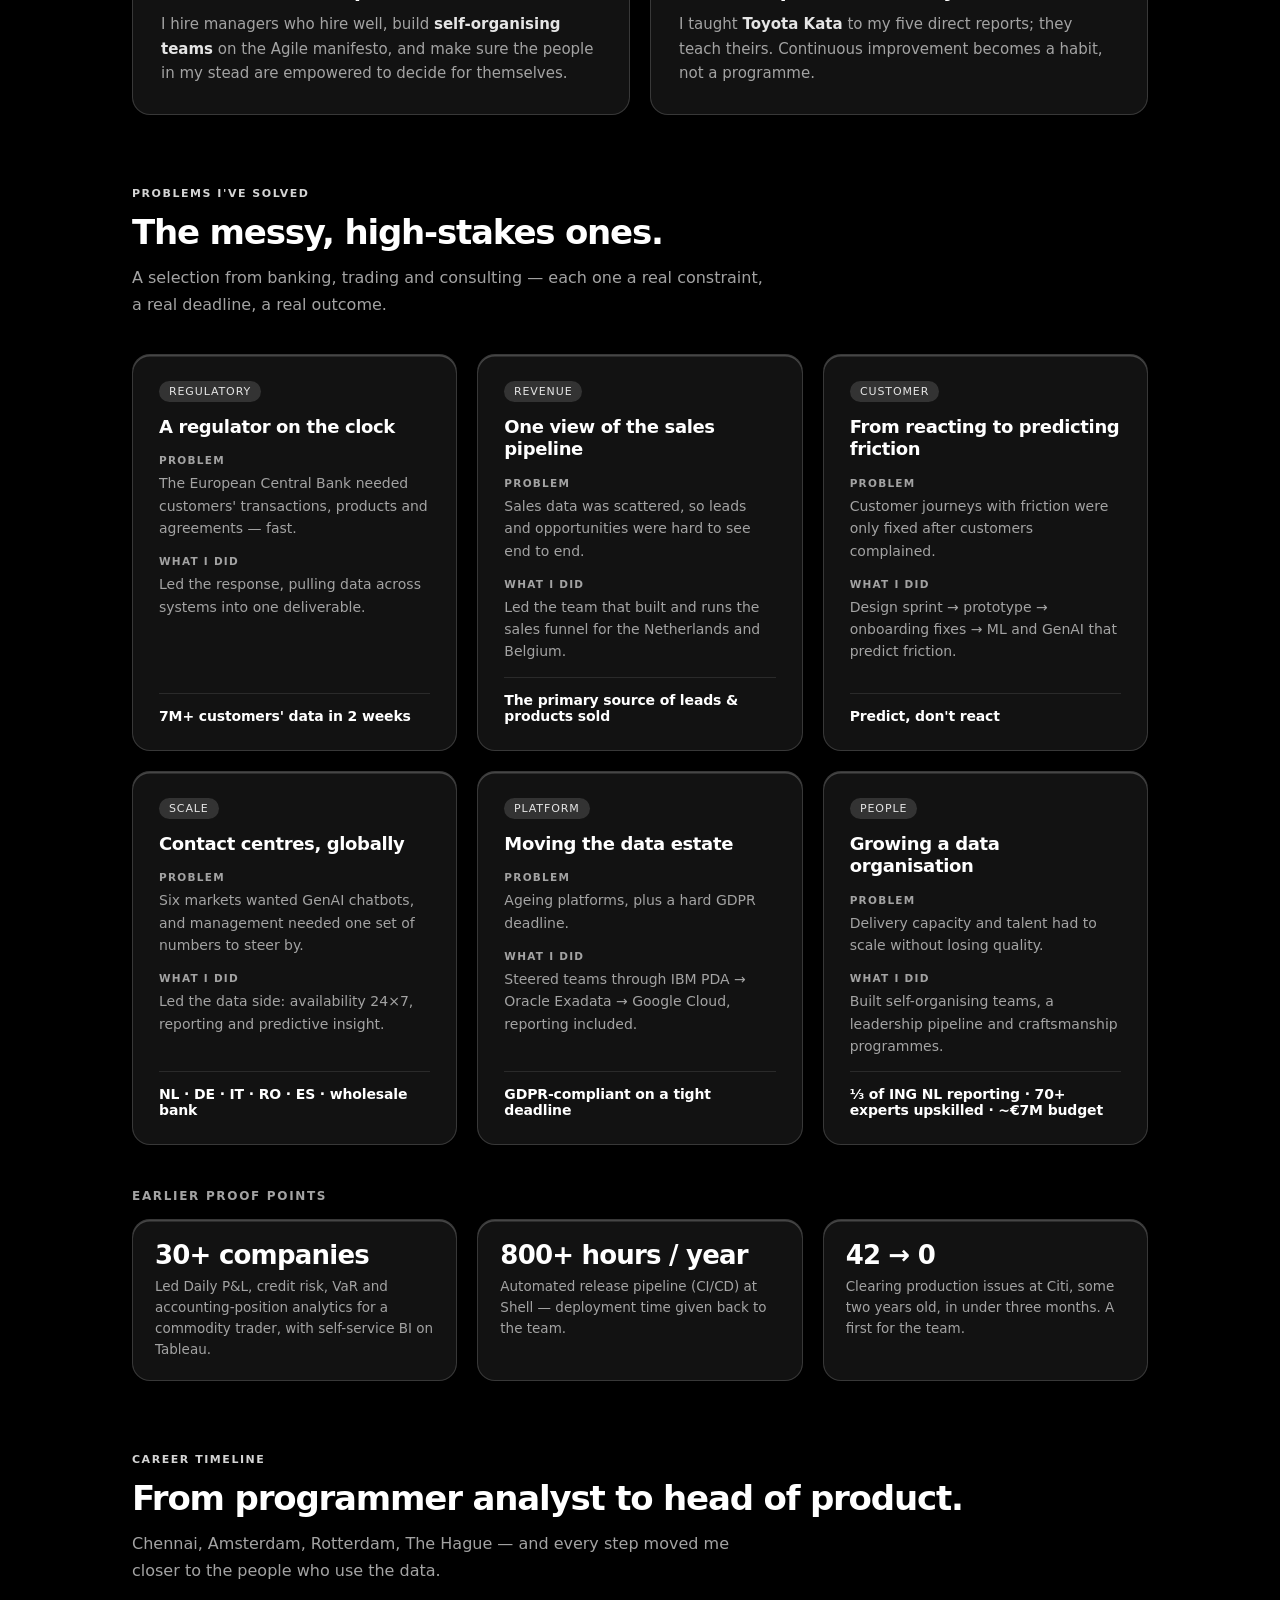
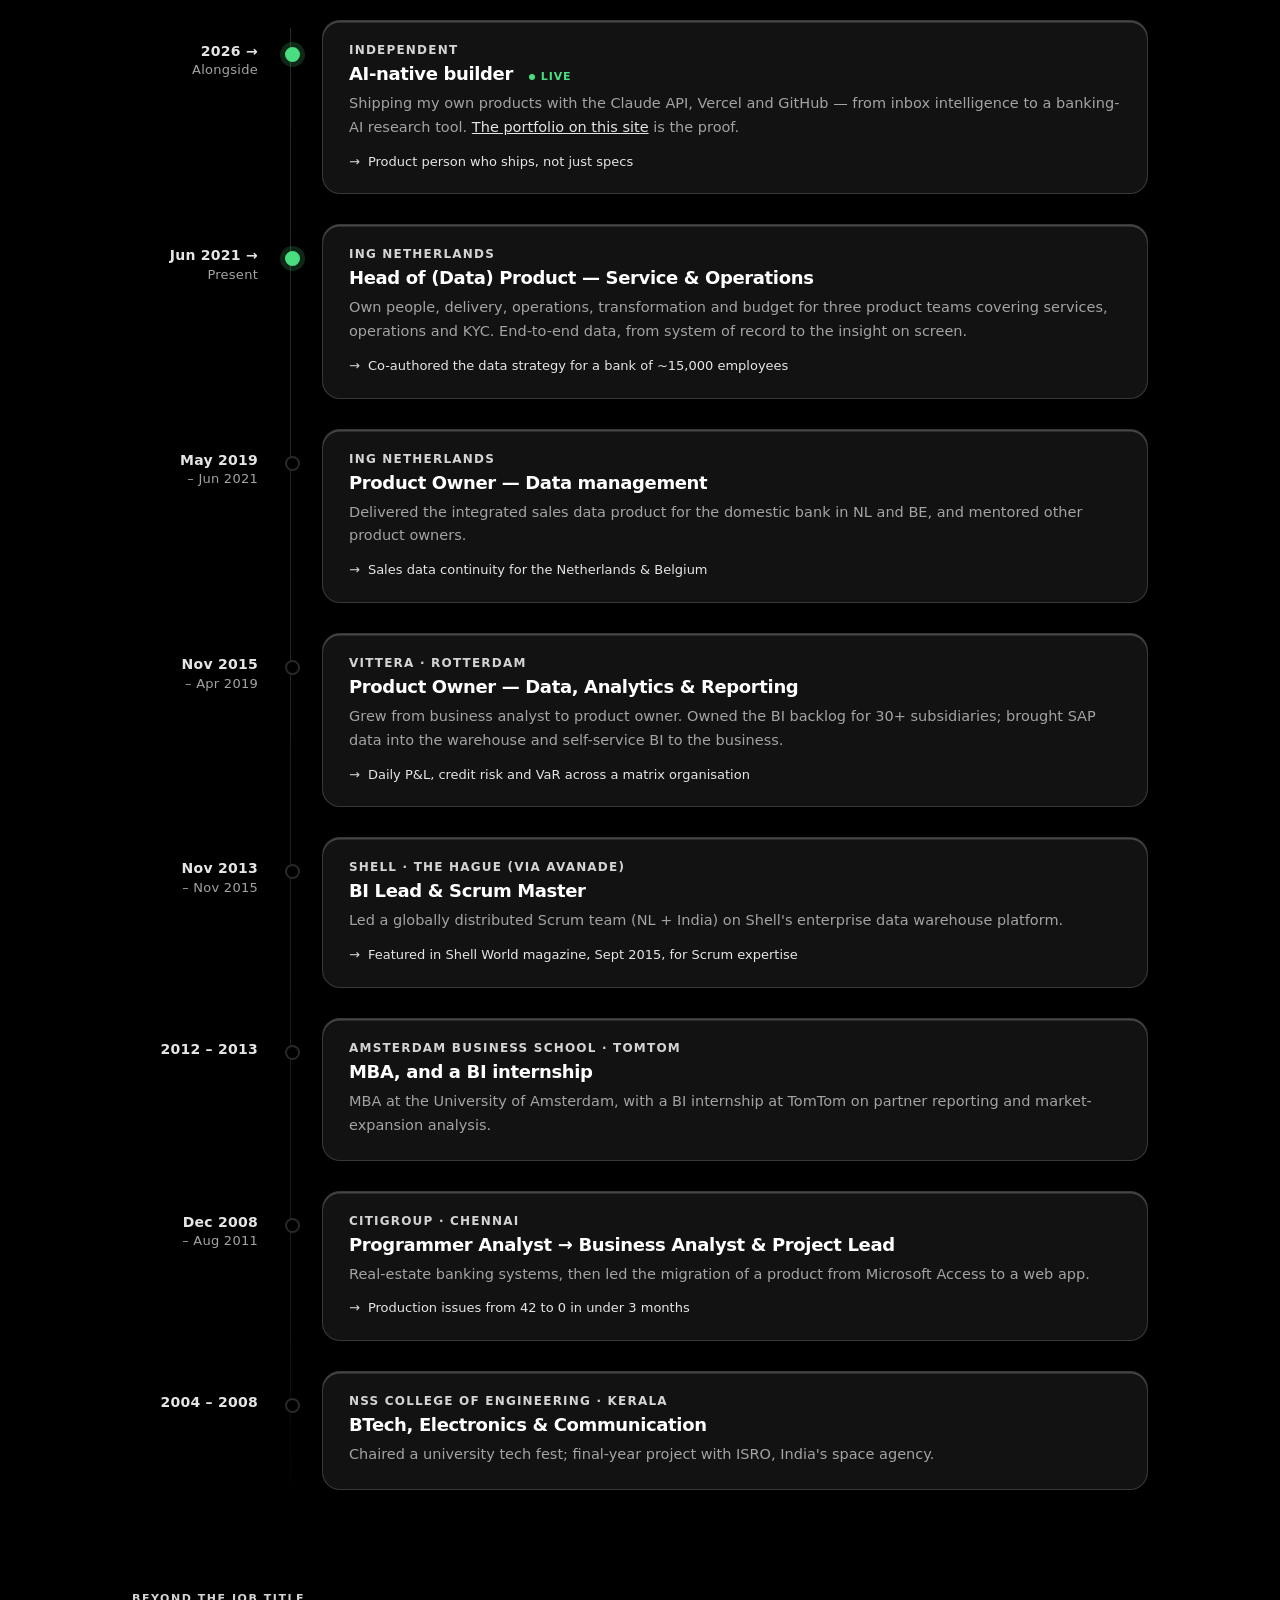
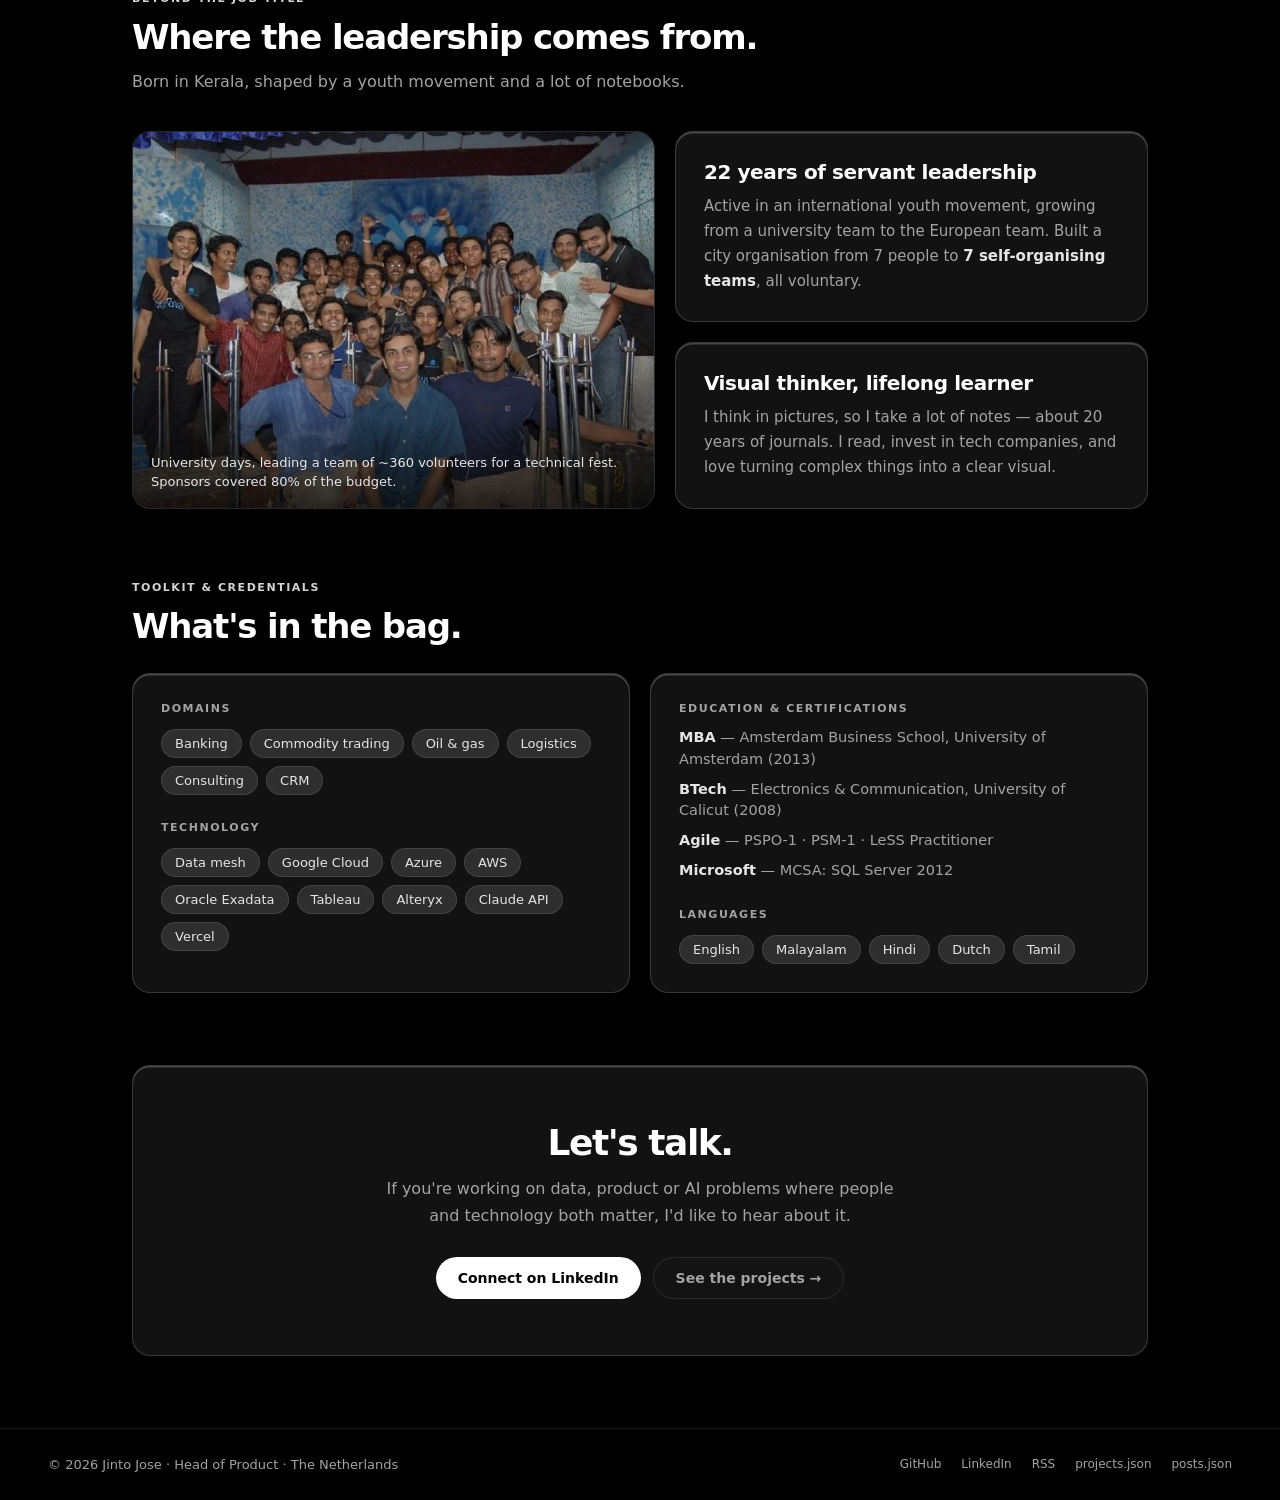
==== commit fce2d703: "Spell the Rotterdam employer as "Vittera" on the About timeline Matches the spelling Jinto uses on h" ====
--- a/about/index.html
+++ b/about/index.html
@@ -133,7 +133,7 @@
       <div class="tl-item"><div class="tl-date"><b>May 2019</b>– Jun 2021</div>
         <div class="glass tl-card"><div class="where">ING Netherlands</div><h3>Product Owner — Data management</h3><p>Delivered the integrated sales data product for the domestic bank in NL and BE, and mentored other product owners.</p><div class="win">Sales data continuity for the Netherlands &amp; Belgium</div></div></div>
       <div class="tl-item"><div class="tl-date"><b>Nov 2015</b>– Apr 2019</div>
-        <div class="glass tl-card"><div class="where">Viterra · Rotterdam</div><h3>Product Owner — Data, Analytics &amp; Reporting</h3><p>Grew from business analyst to product owner. Owned the BI backlog for 30+ subsidiaries; brought SAP data into the warehouse and self-service BI to the business.</p><div class="win">Daily P&amp;L, credit risk and VaR across a matrix organisation</div></div></div>
+        <div class="glass tl-card"><div class="where">Vittera · Rotterdam</div><h3>Product Owner — Data, Analytics &amp; Reporting</h3><p>Grew from business analyst to product owner. Owned the BI backlog for 30+ subsidiaries; brought SAP data into the warehouse and self-service BI to the business.</p><div class="win">Daily P&amp;L, credit risk and VaR across a matrix organisation</div></div></div>
       <div class="tl-item"><div class="tl-date"><b>Nov 2013</b>– Nov 2015</div>
         <div class="glass tl-card"><div class="where">Shell · The Hague (via Avanade)</div><h3>BI Lead &amp; Scrum Master</h3><p>Led a globally distributed Scrum team (NL + India) on Shell's enterprise data warehouse platform.</p><div class="win">Featured in Shell World magazine, Sept 2015, for Scrum expertise</div></div></div>
       <div class="tl-item"><div class="tl-date"><b>2012 – 2013</b></div>
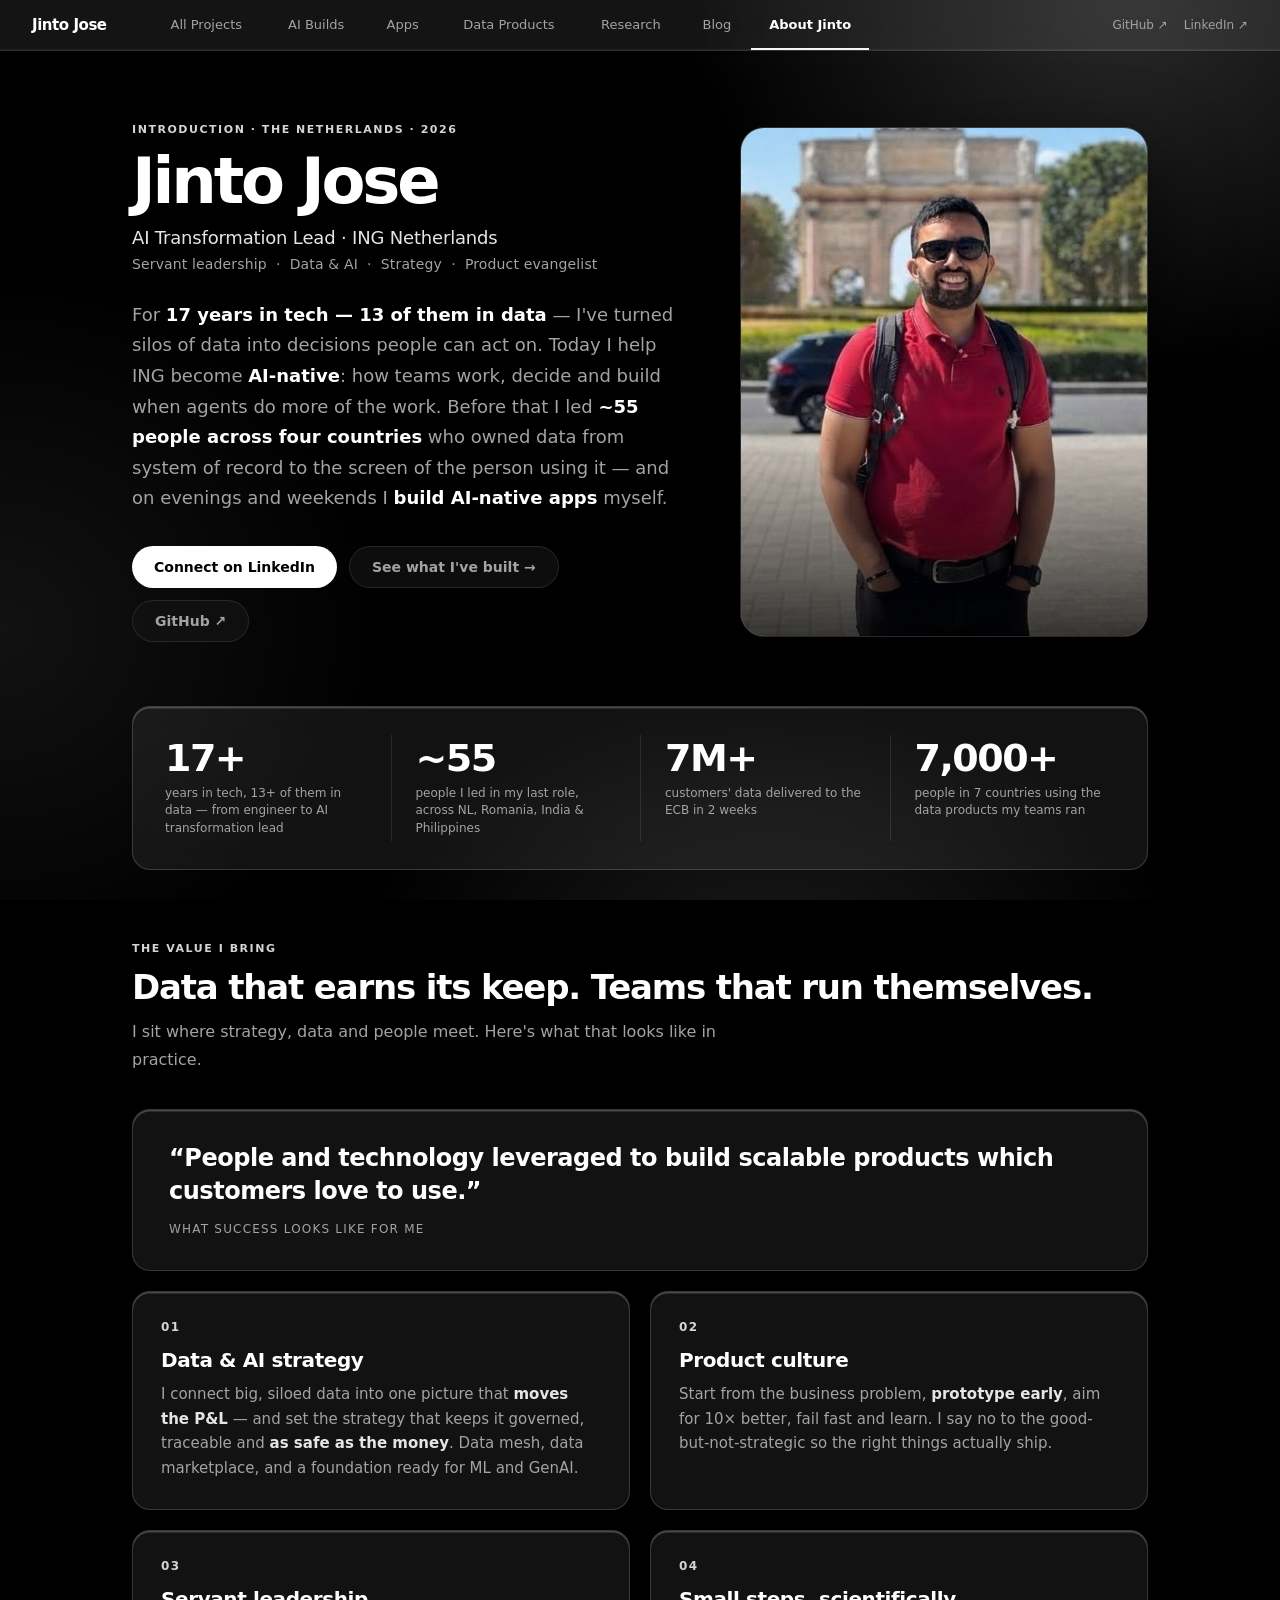
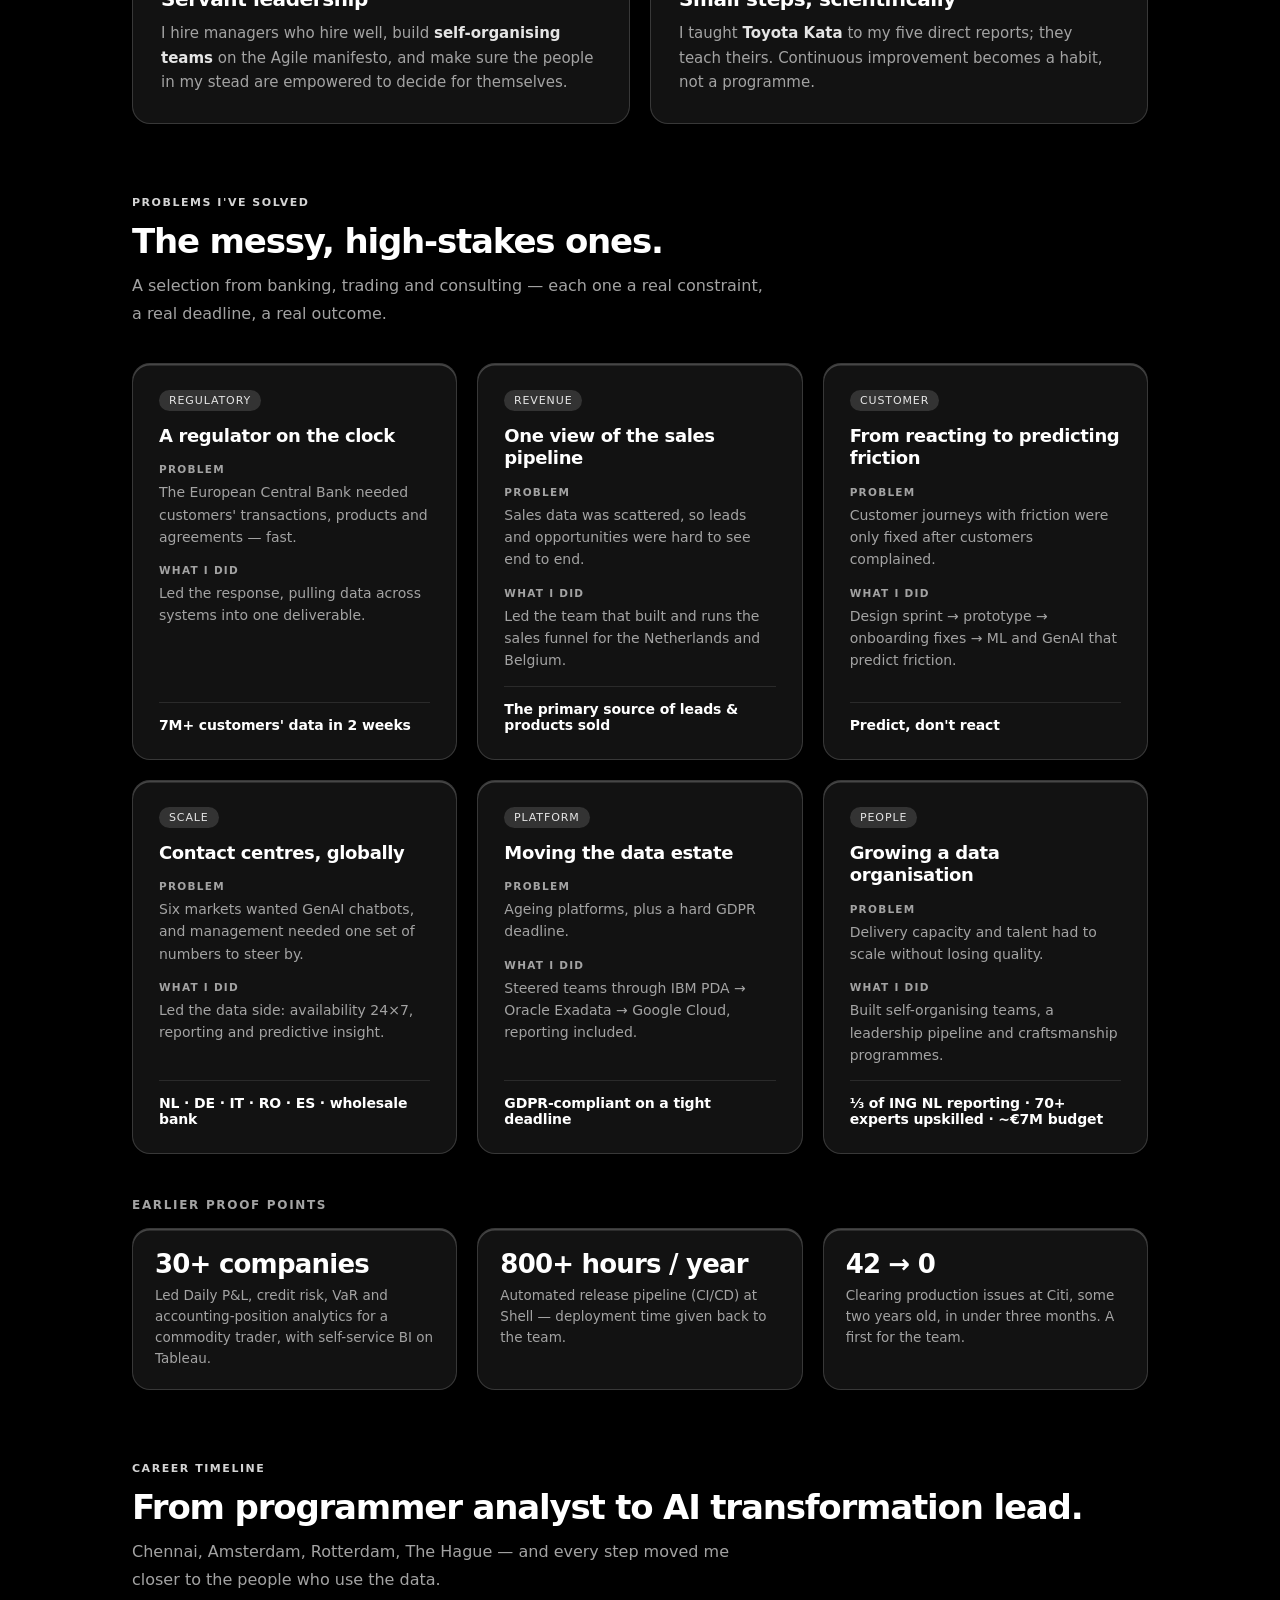
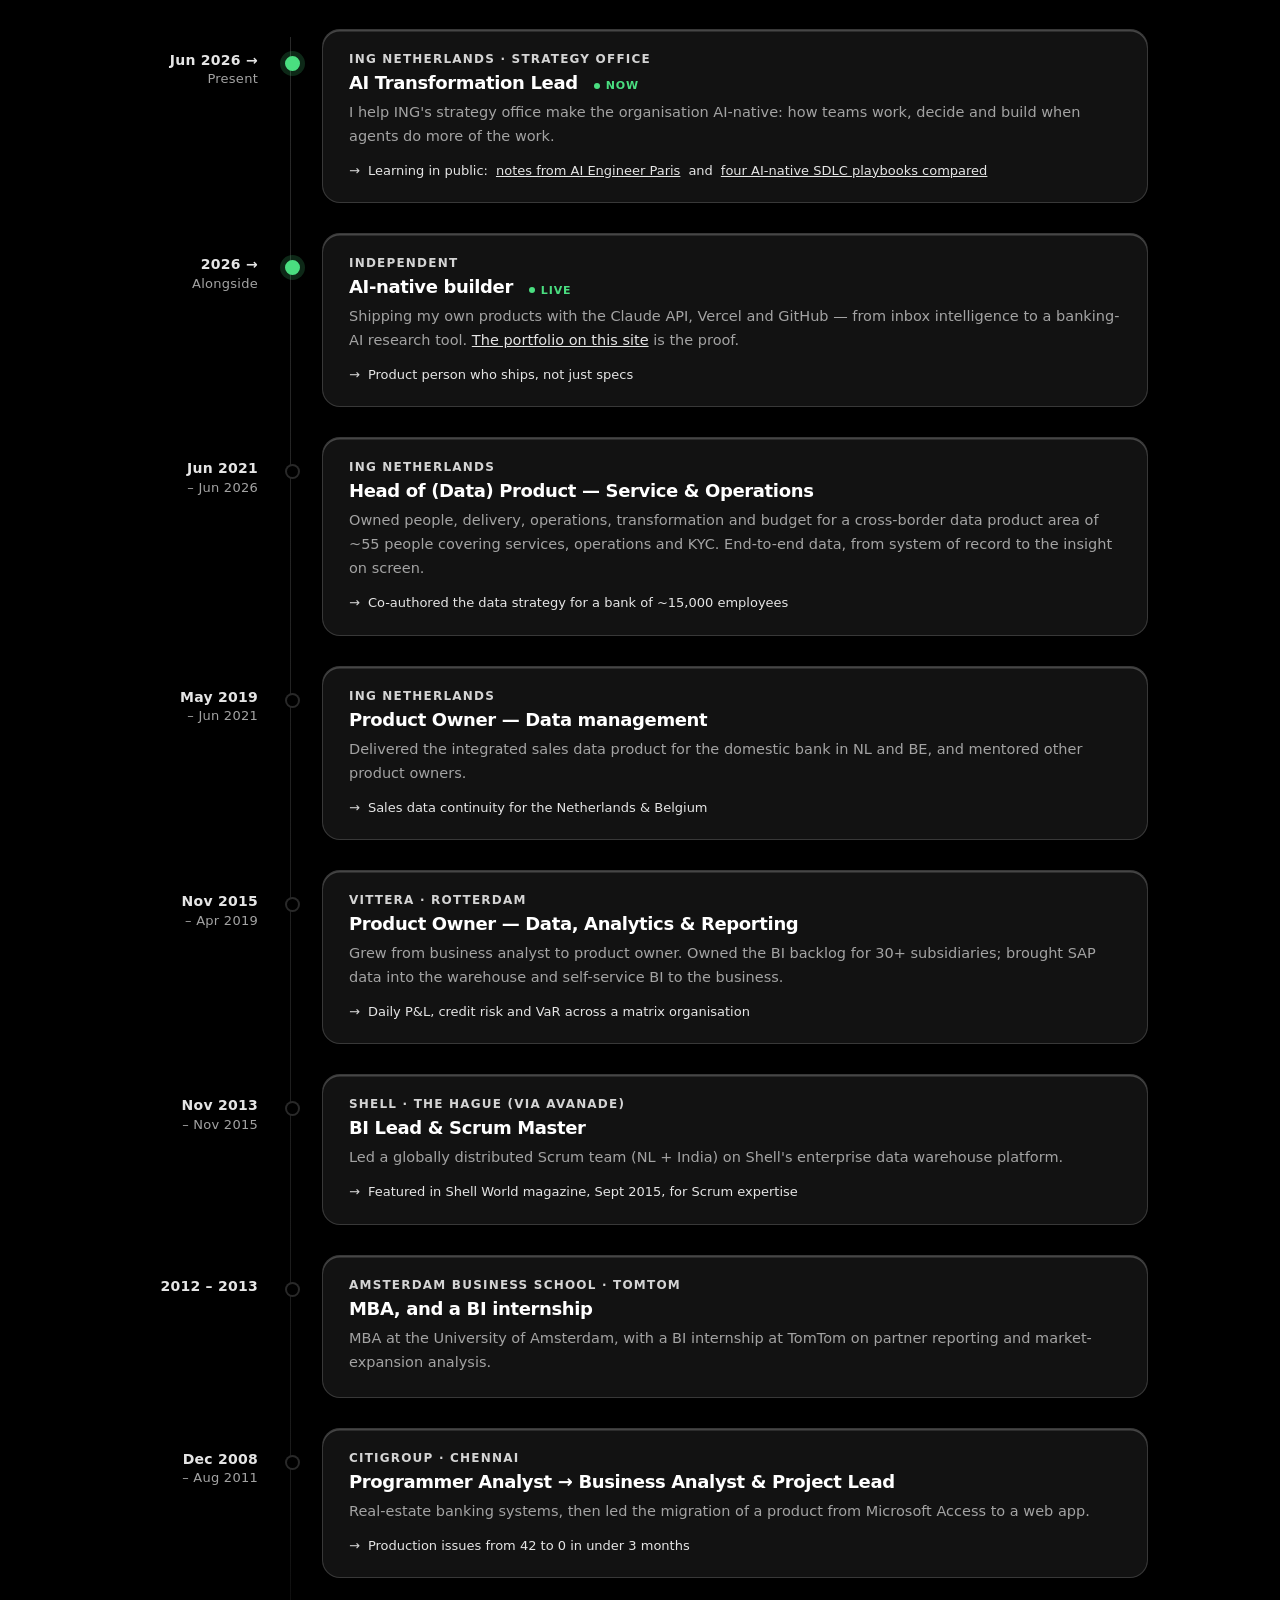
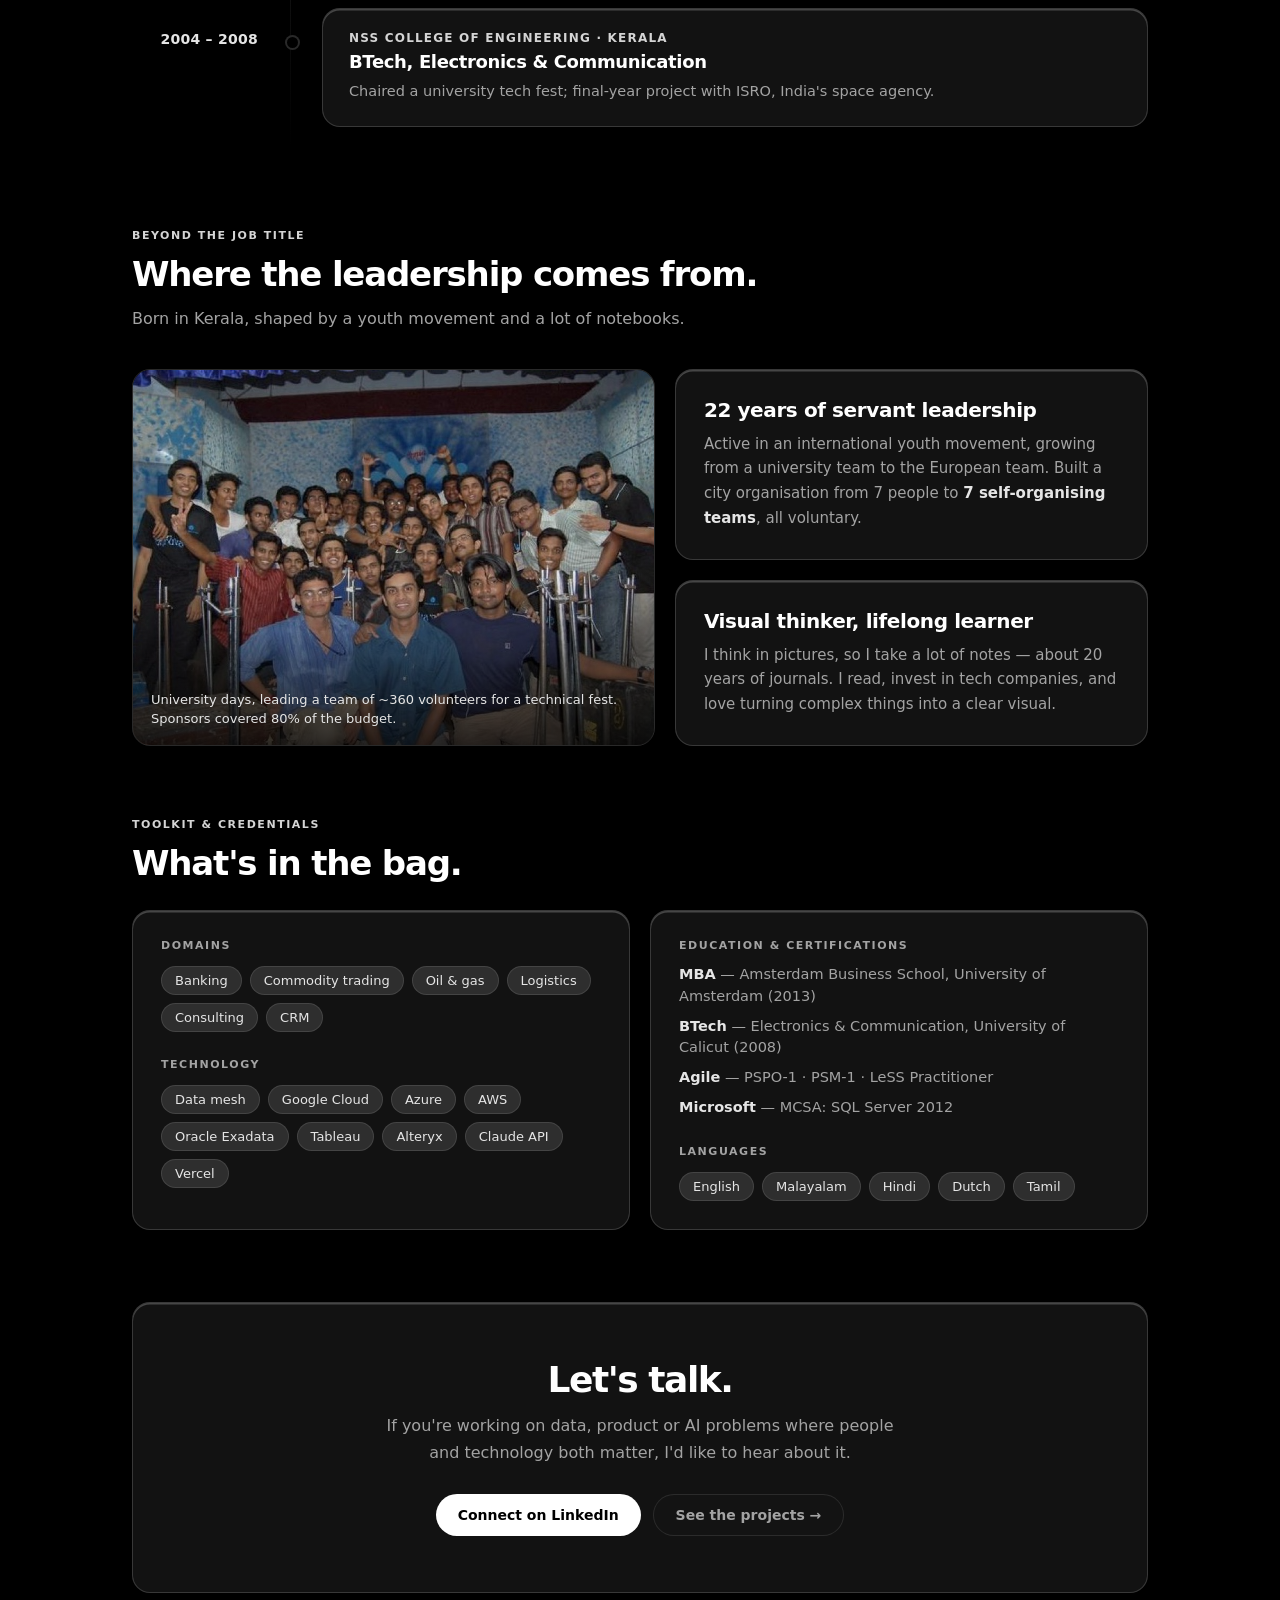
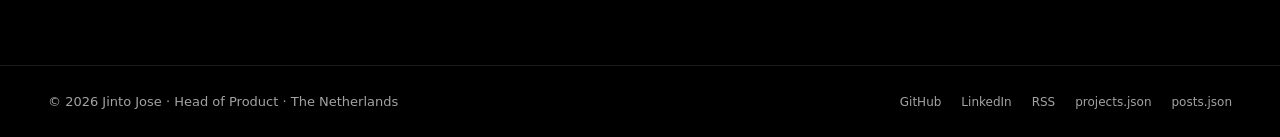
==== commit 11d479ba: "Update About page for new role: AI Transformation Lead at ING Hero, numbers, timeline, page title/de" ====
--- a/about/index.html
+++ b/about/index.html
@@ -5,11 +5,11 @@
 <meta name="viewport" content="width=device-width, initial-scale=1.0">
 <meta name="color-scheme" content="dark">
 <meta name="theme-color" content="#000000">
-<title>About Jinto Jose — Head of (Data) Product</title>
-<meta name="description" content="Head of (Data) Product at ING Netherlands. 17 years in tech, 13 in data: career timeline, the problems I've solved, and the value I bring.">
+<title>About Jinto Jose — AI Transformation Lead at ING</title>
+<meta name="description" content="AI Transformation Lead at ING Netherlands. 17 years in tech, 13 in data: career timeline, the problems I've solved, and the value I bring.">
 <meta name="author" content="Jinto Jose">
-<meta property="og:title" content="About Jinto Jose — Head of (Data) Product">
-<meta property="og:description" content="Head of (Data) Product at ING Netherlands. 17 years in tech, 13 in data: career timeline, the problems I've solved, and the value I bring.">
+<meta property="og:title" content="About Jinto Jose — AI Transformation Lead at ING">
+<meta property="og:description" content="AI Transformation Lead at ING Netherlands. 17 years in tech, 13 in data: career timeline, the problems I've solved, and the value I bring.">
 <meta property="og:url" content="https://jintomjose.github.io/about/">
 <meta property="og:type" content="profile">
 <meta property="og:image" content="https://jintomjose.github.io/assets/about/portrait.jpg">
@@ -17,7 +17,7 @@
 <link rel="alternate" type="application/rss+xml" title="Jinto Jose — Blog" href="https://jintomjose.github.io/blog/feed.xml">
 <link rel="stylesheet" href="/assets/site.css">
 <link rel="stylesheet" href="/assets/about.css">
-<script type="application/ld+json">{"@context": "https://schema.org", "@type": "ProfilePage", "@id": "https://jintomjose.github.io/about/", "url": "https://jintomjose.github.io/about/", "name": "About Jinto Jose", "mainEntity": {"@type": "Person", "@id": "https://jintomjose.github.io/#person", "name": "Jinto Jose", "jobTitle": "Head of (Data) Product", "worksFor": {"@type": "Organization", "name": "ING Netherlands"}, "alumniOf": [{"@type": "CollegeOrUniversity", "name": "University of Amsterdam (Amsterdam Business School)"}, {"@type": "CollegeOrUniversity", "name": "University of Calicut"}], "knowsAbout": ["Data strategy", "Data mesh", "Data product management", "Servant leadership", "Agile", "Generative AI", "Business intelligence"], "sameAs": ["https://github.com/jintomjose", "https://www.linkedin.com/in/jintojose"], "url": "https://jintomjose.github.io"}}</script>
+<script type="application/ld+json">{"@context": "https://schema.org", "@type": "ProfilePage", "@id": "https://jintomjose.github.io/about/", "url": "https://jintomjose.github.io/about/", "name": "About Jinto Jose", "mainEntity": {"@type": "Person", "@id": "https://jintomjose.github.io/#person", "name": "Jinto Jose", "jobTitle": "AI Transformation Lead", "worksFor": {"@type": "Organization", "name": "ING Netherlands"}, "alumniOf": [{"@type": "CollegeOrUniversity", "name": "University of Amsterdam (Amsterdam Business School)"}, {"@type": "CollegeOrUniversity", "name": "University of Calicut"}], "knowsAbout": ["Data strategy", "Data mesh", "Data product management", "Servant leadership", "Agile", "Generative AI", "Business intelligence"], "sameAs": ["https://github.com/jintomjose", "https://www.linkedin.com/in/jintojose"], "url": "https://jintomjose.github.io"}}</script>
 </head>
 <body>
 <!-- BUILD:HEADER -->
@@ -46,9 +46,9 @@
     <div>
       <div class="eyebrow">Introduction · The Netherlands · 2026</div>
       <h1>Jinto Jose</h1>
-      <div class="role">Head of (Data) Product · ING Netherlands</div>
+      <div class="role">AI Transformation Lead · ING Netherlands</div>
       <div class="pillars">Servant leadership &nbsp;·&nbsp; Data &amp; AI &nbsp;·&nbsp; Strategy &nbsp;·&nbsp; Product evangelist</div>
-      <p class="lede">For <strong>17 years in tech — 13 of them in data</strong> — I've turned silos of data into decisions people can act on. Today I lead <strong>~55 people across four countries</strong> who own data from system of record to the screen of the person using it — and on evenings and weekends I <strong>build AI-native apps</strong> myself.</p>
+      <p class="lede">For <strong>17 years in tech — 13 of them in data</strong> — I've turned silos of data into decisions people can act on. Today I help ING become <strong>AI-native</strong>: how teams work, decide and build when agents do more of the work. Before that I led <strong>~55 people across four countries</strong> who owned data from system of record to the screen of the person using it — and on evenings and weekends I <strong>build AI-native apps</strong> myself.</p>
       <div class="cta-row">
         <a class="btn primary" href="https://www.linkedin.com/in/jintojose" target="_blank" rel="noopener">Connect on LinkedIn</a>
         <a class="btn ghost" href="/">See what I've built →</a>
@@ -61,10 +61,10 @@
   </div>
 
   <div class="glass stats" aria-label="Key numbers">
-    <div class="stat"><div class="stat-n">17+</div><div class="stat-l">years in tech, 13+ of them in data — from engineer to head of product</div></div>
-    <div class="stat"><div class="stat-n">~55</div><div class="stat-l">people led across NL, Romania, India &amp; Philippines</div></div>
+    <div class="stat"><div class="stat-n">17+</div><div class="stat-l">years in tech, 13+ of them in data — from engineer to AI transformation lead</div></div>
+    <div class="stat"><div class="stat-n">~55</div><div class="stat-l">people I led in my last role, across NL, Romania, India &amp; Philippines</div></div>
     <div class="stat"><div class="stat-n">7M+</div><div class="stat-l">customers' data delivered to the ECB in 2 weeks</div></div>
-    <div class="stat"><div class="stat-n">7,000+</div><div class="stat-l">people in 7 countries using the data products my teams run</div></div>
+    <div class="stat"><div class="stat-n">7,000+</div><div class="stat-l">people in 7 countries using the data products my teams ran</div></div>
   </div>
 
   <!-- WHAT I BRING -->
@@ -123,13 +123,15 @@
   <!-- TIMELINE -->
   <section class="blk" id="timeline">
     <div class="eyebrow">Career timeline</div>
-    <h2 class="sec">From programmer analyst to head of product.</h2>
+    <h2 class="sec">From programmer analyst to AI transformation lead.</h2>
     <p class="sec-lede">Chennai, Amsterdam, Rotterdam, The Hague — and every step moved me closer to the people who use the data.</p>
     <div class="tl">
+      <div class="tl-item now"><div class="tl-date"><b>Jun 2026 →</b>Present</div>
+        <div class="glass tl-card"><div class="where">ING Netherlands · Strategy office</div><h3>AI Transformation Lead <span class="live">Now</span></h3><p>I help ING's strategy office make the organisation AI-native: how teams work, decide and build when agents do more of the work.</p><div class="win">Learning in public: <a href="/blog/ai-engineer-paris/" style="color:var(--fg)">notes from AI Engineer Paris</a> and <a href="/blog/four-ai-sdlc-playbooks/" style="color:var(--fg)">four AI-native SDLC playbooks compared</a></div></div></div>
       <div class="tl-item now"><div class="tl-date"><b>2026 →</b>Alongside</div>
         <div class="glass tl-card"><div class="where">Independent</div><h3>AI-native builder <span class="live">Live</span></h3><p>Shipping my own products with the Claude API, Vercel and GitHub — from inbox intelligence to a banking-AI research tool. <a href="/" style="color:var(--fg)">The portfolio on this site</a> is the proof.</p><div class="win">Product person who ships, not just specs</div></div></div>
-      <div class="tl-item now"><div class="tl-date"><b>Jun 2021 →</b>Present</div>
-        <div class="glass tl-card"><div class="where">ING Netherlands</div><h3>Head of (Data) Product — Service &amp; Operations</h3><p>Own people, delivery, operations, transformation and budget for three product teams covering services, operations and KYC. End-to-end data, from system of record to the insight on screen.</p><div class="win">Co-authored the data strategy for a bank of ~15,000 employees</div></div></div>
+      <div class="tl-item"><div class="tl-date"><b>Jun 2021</b>– Jun 2026</div>
+        <div class="glass tl-card"><div class="where">ING Netherlands</div><h3>Head of (Data) Product — Service &amp; Operations</h3><p>Owned people, delivery, operations, transformation and budget for a cross-border data product area of ~55 people covering services, operations and KYC. End-to-end data, from system of record to the insight on screen.</p><div class="win">Co-authored the data strategy for a bank of ~15,000 employees</div></div></div>
       <div class="tl-item"><div class="tl-date"><b>May 2019</b>– Jun 2021</div>
         <div class="glass tl-card"><div class="where">ING Netherlands</div><h3>Product Owner — Data management</h3><p>Delivered the integrated sales data product for the domestic bank in NL and BE, and mentored other product owners.</p><div class="win">Sales data continuity for the Netherlands &amp; Belgium</div></div></div>
       <div class="tl-item"><div class="tl-date"><b>Nov 2015</b>– Apr 2019</div>
